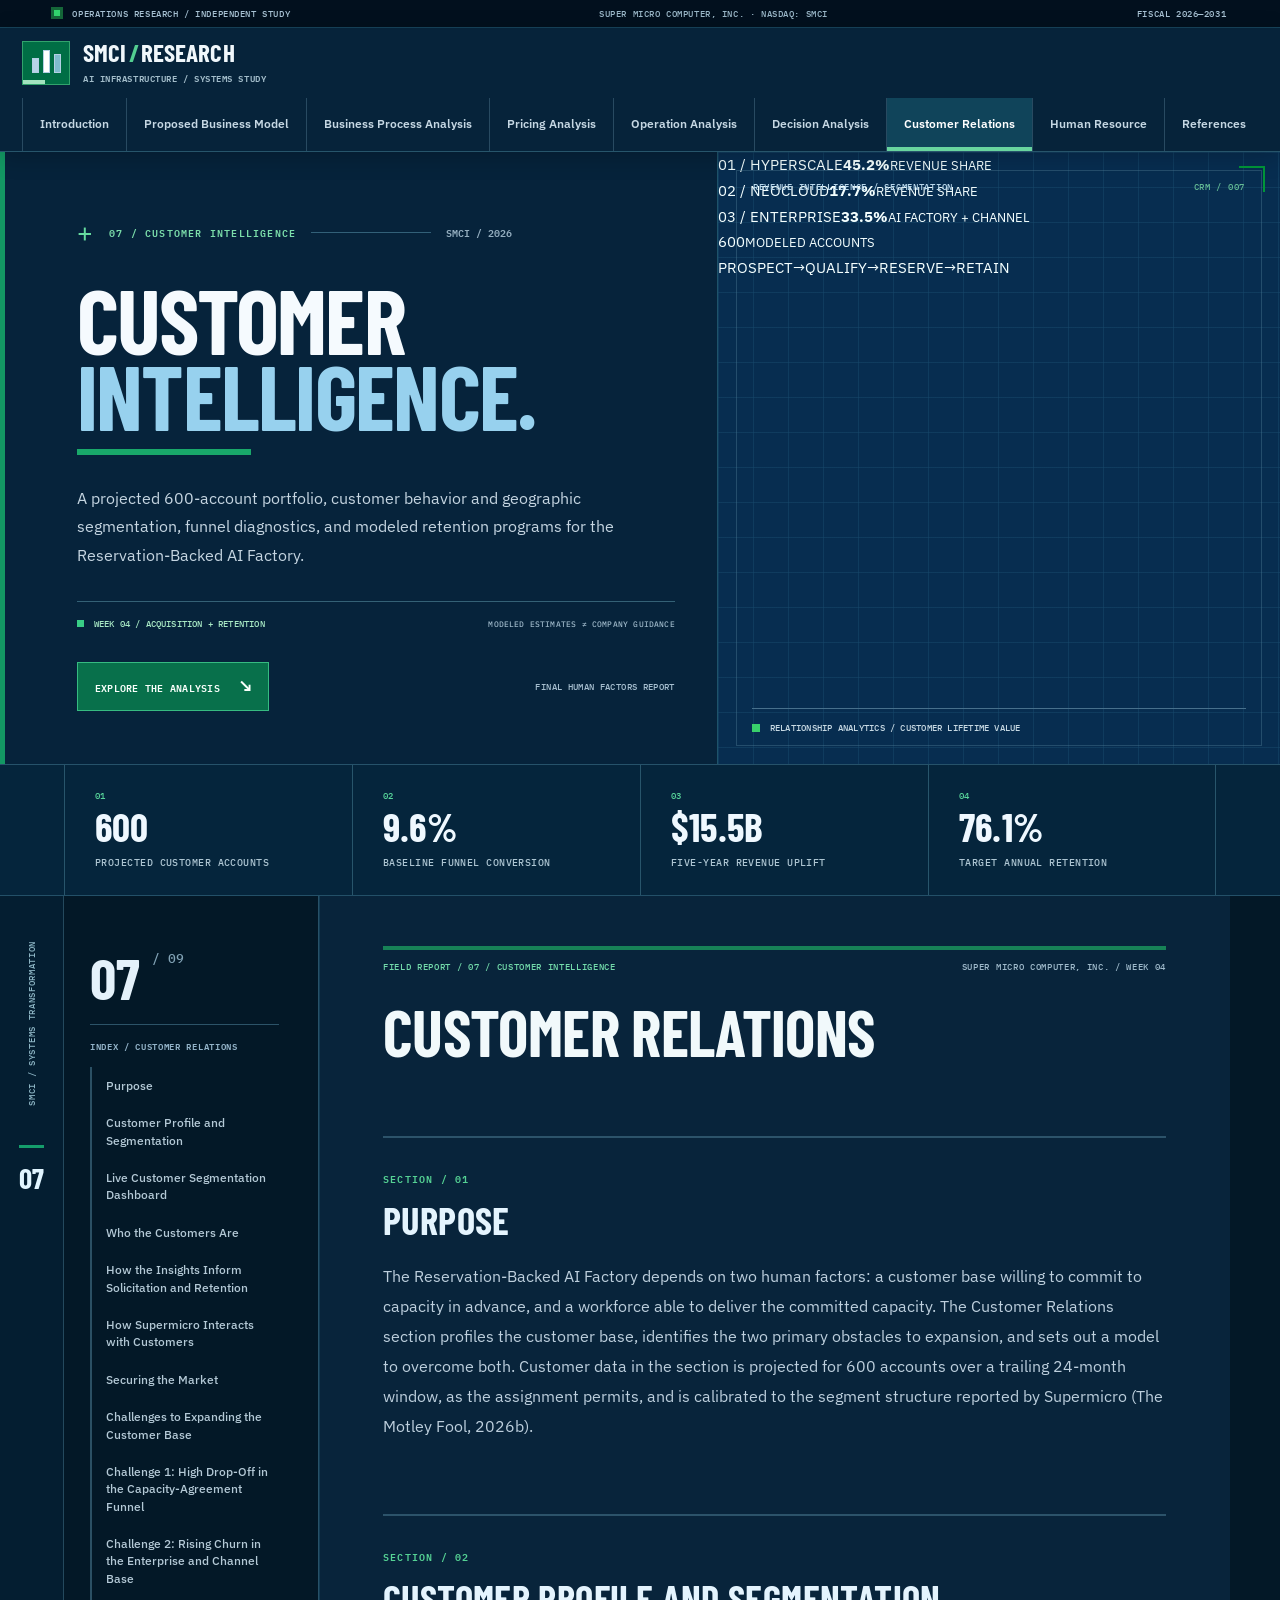
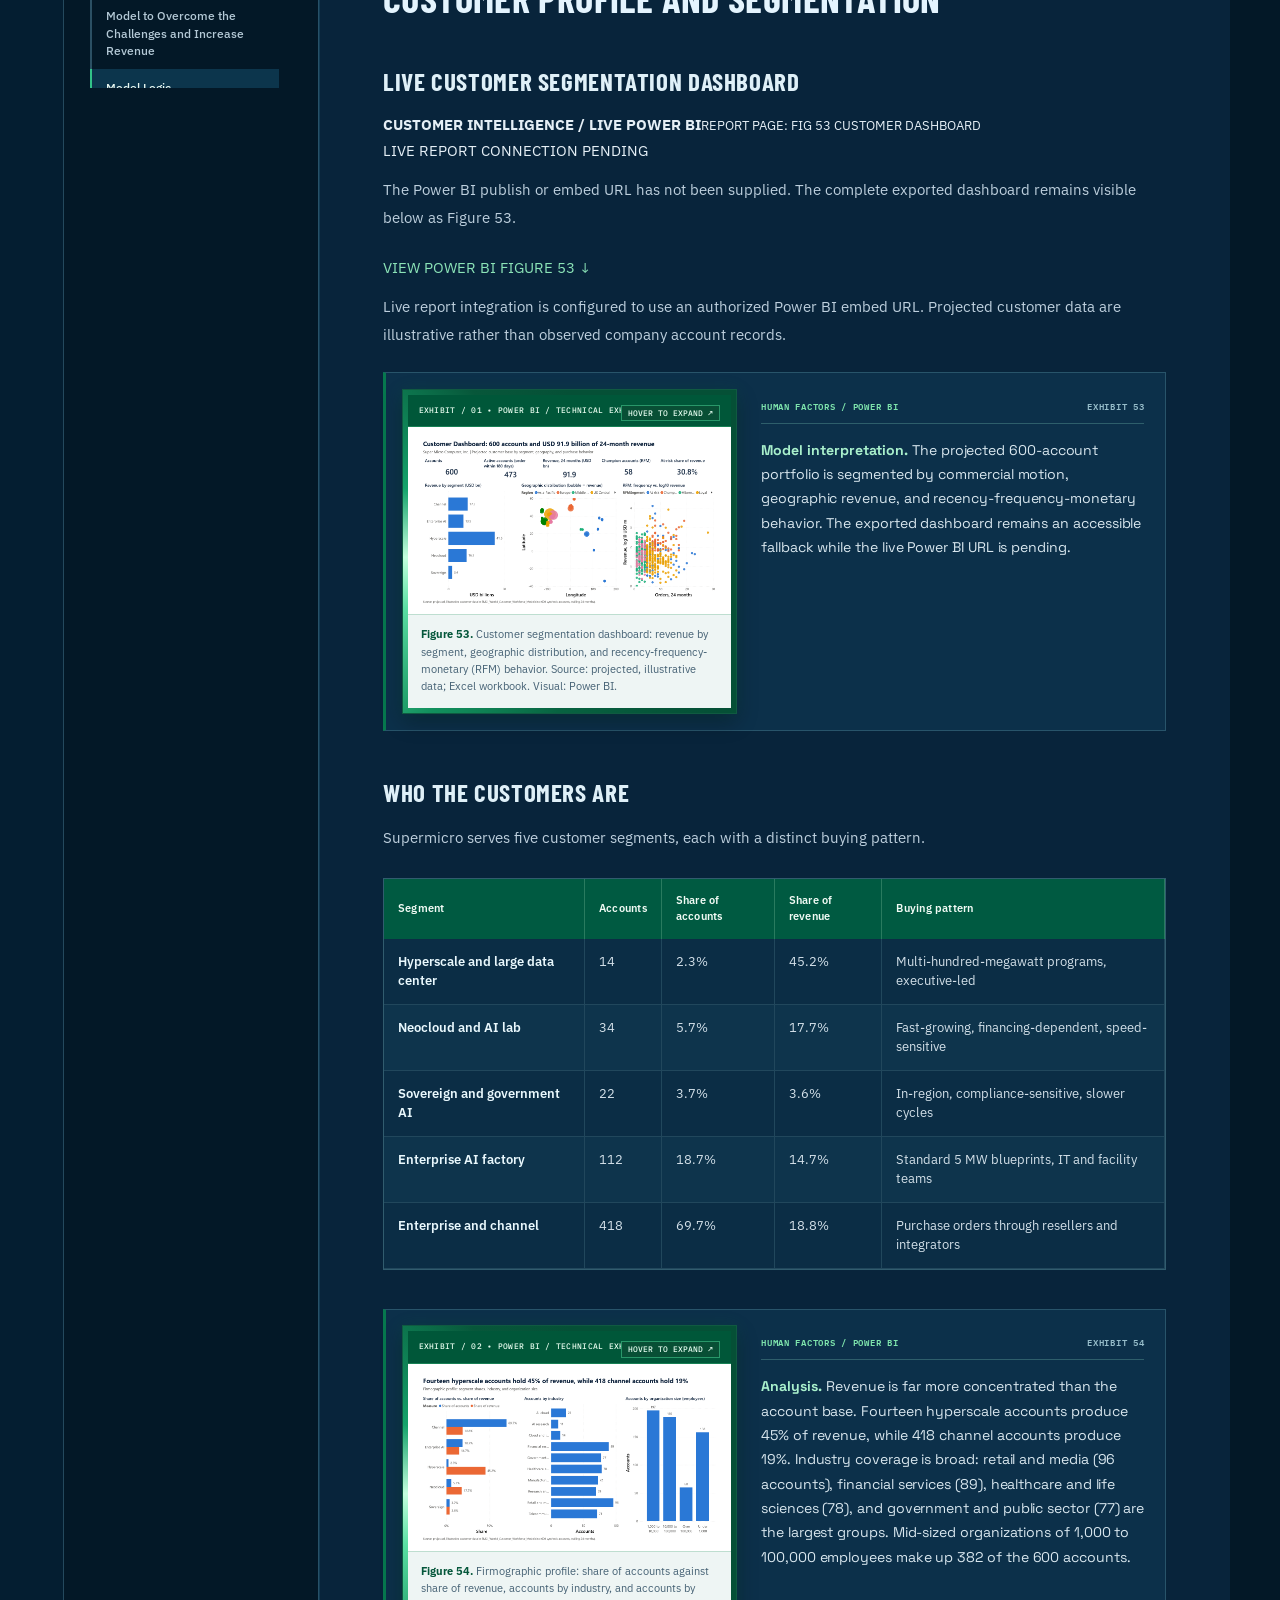
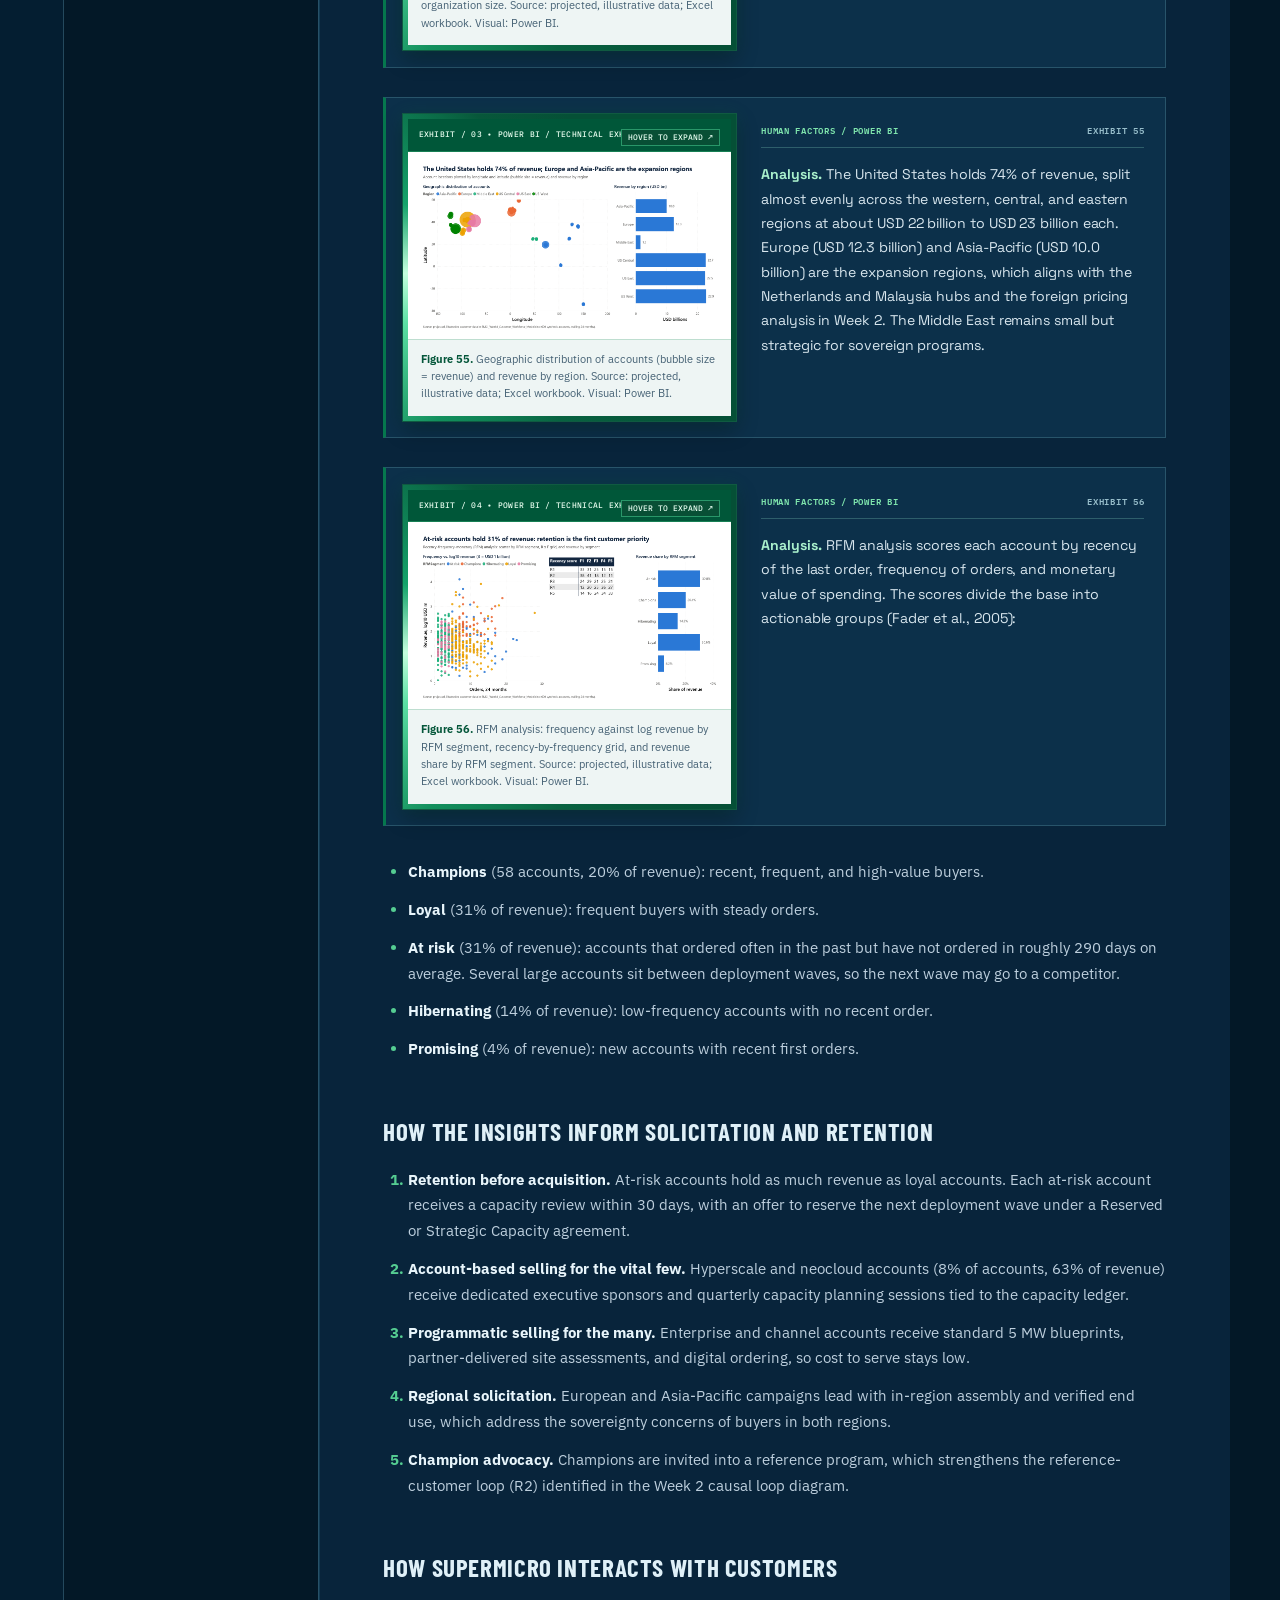
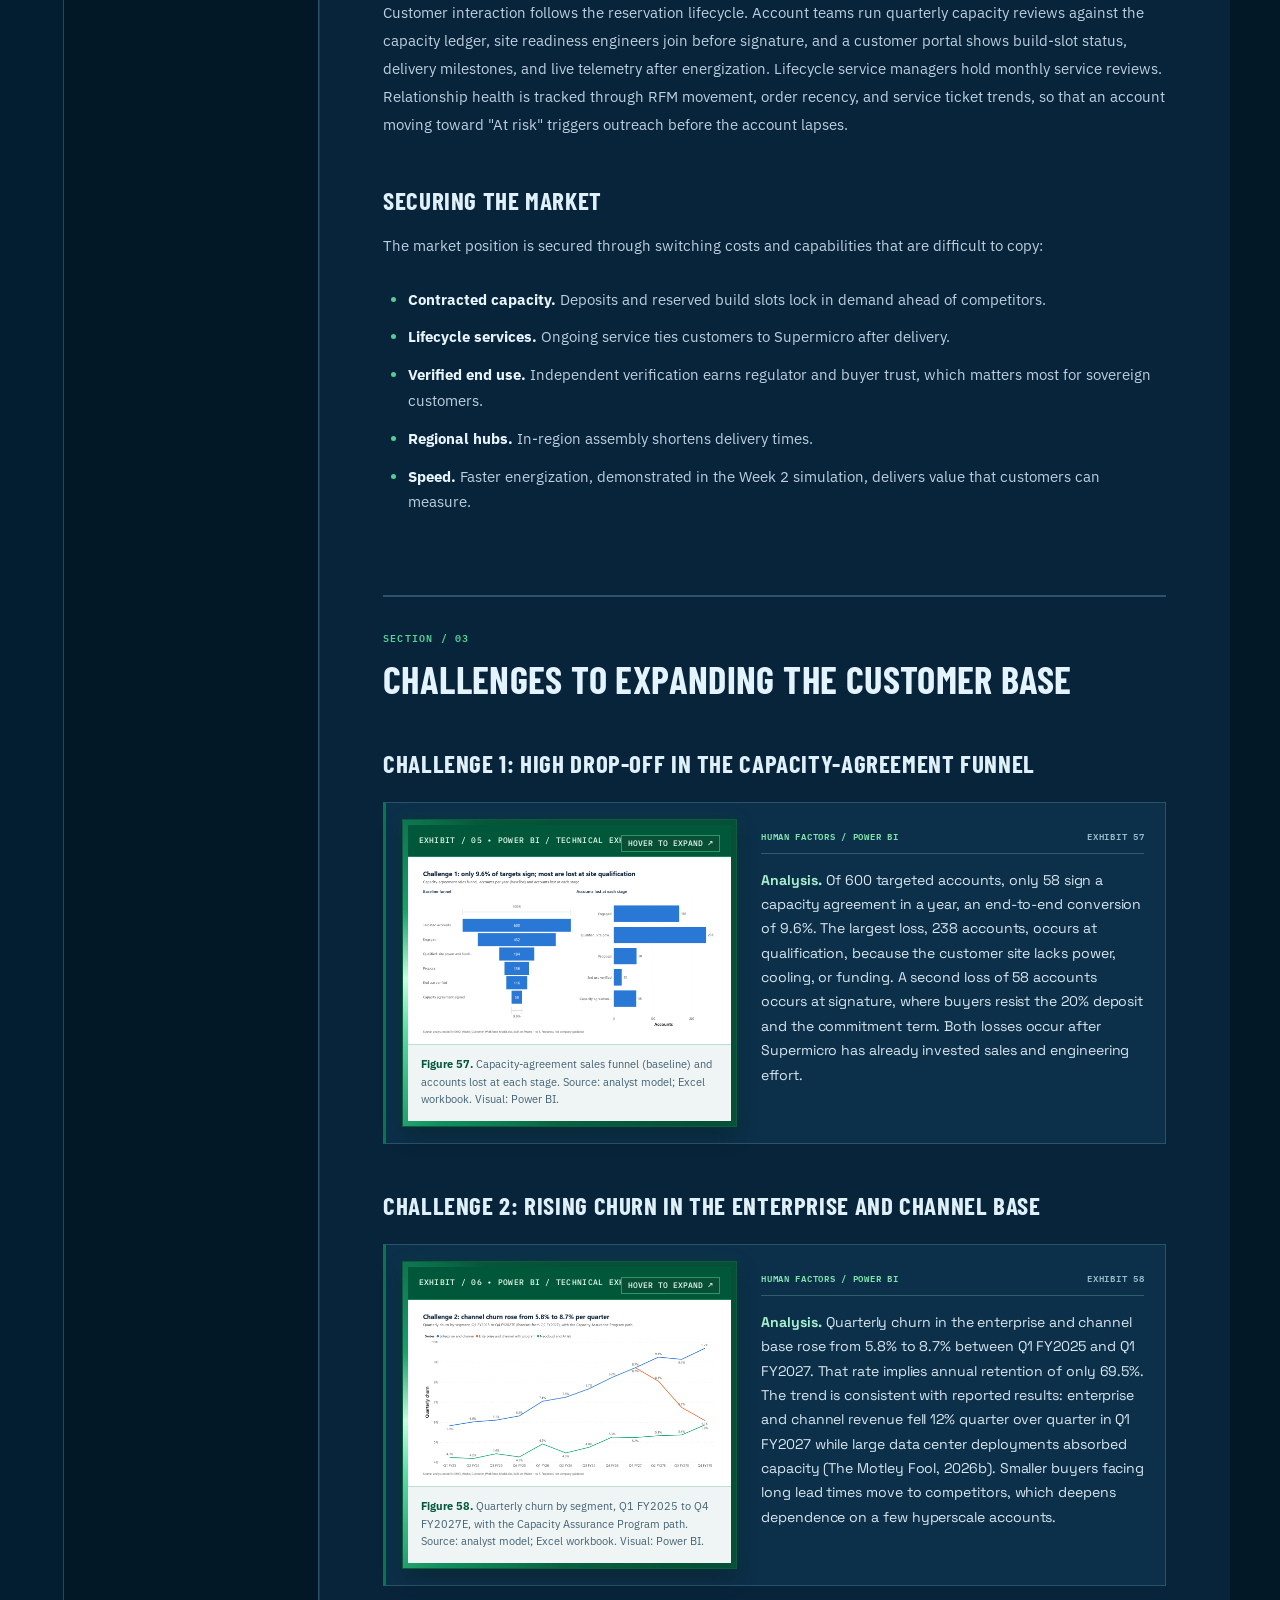
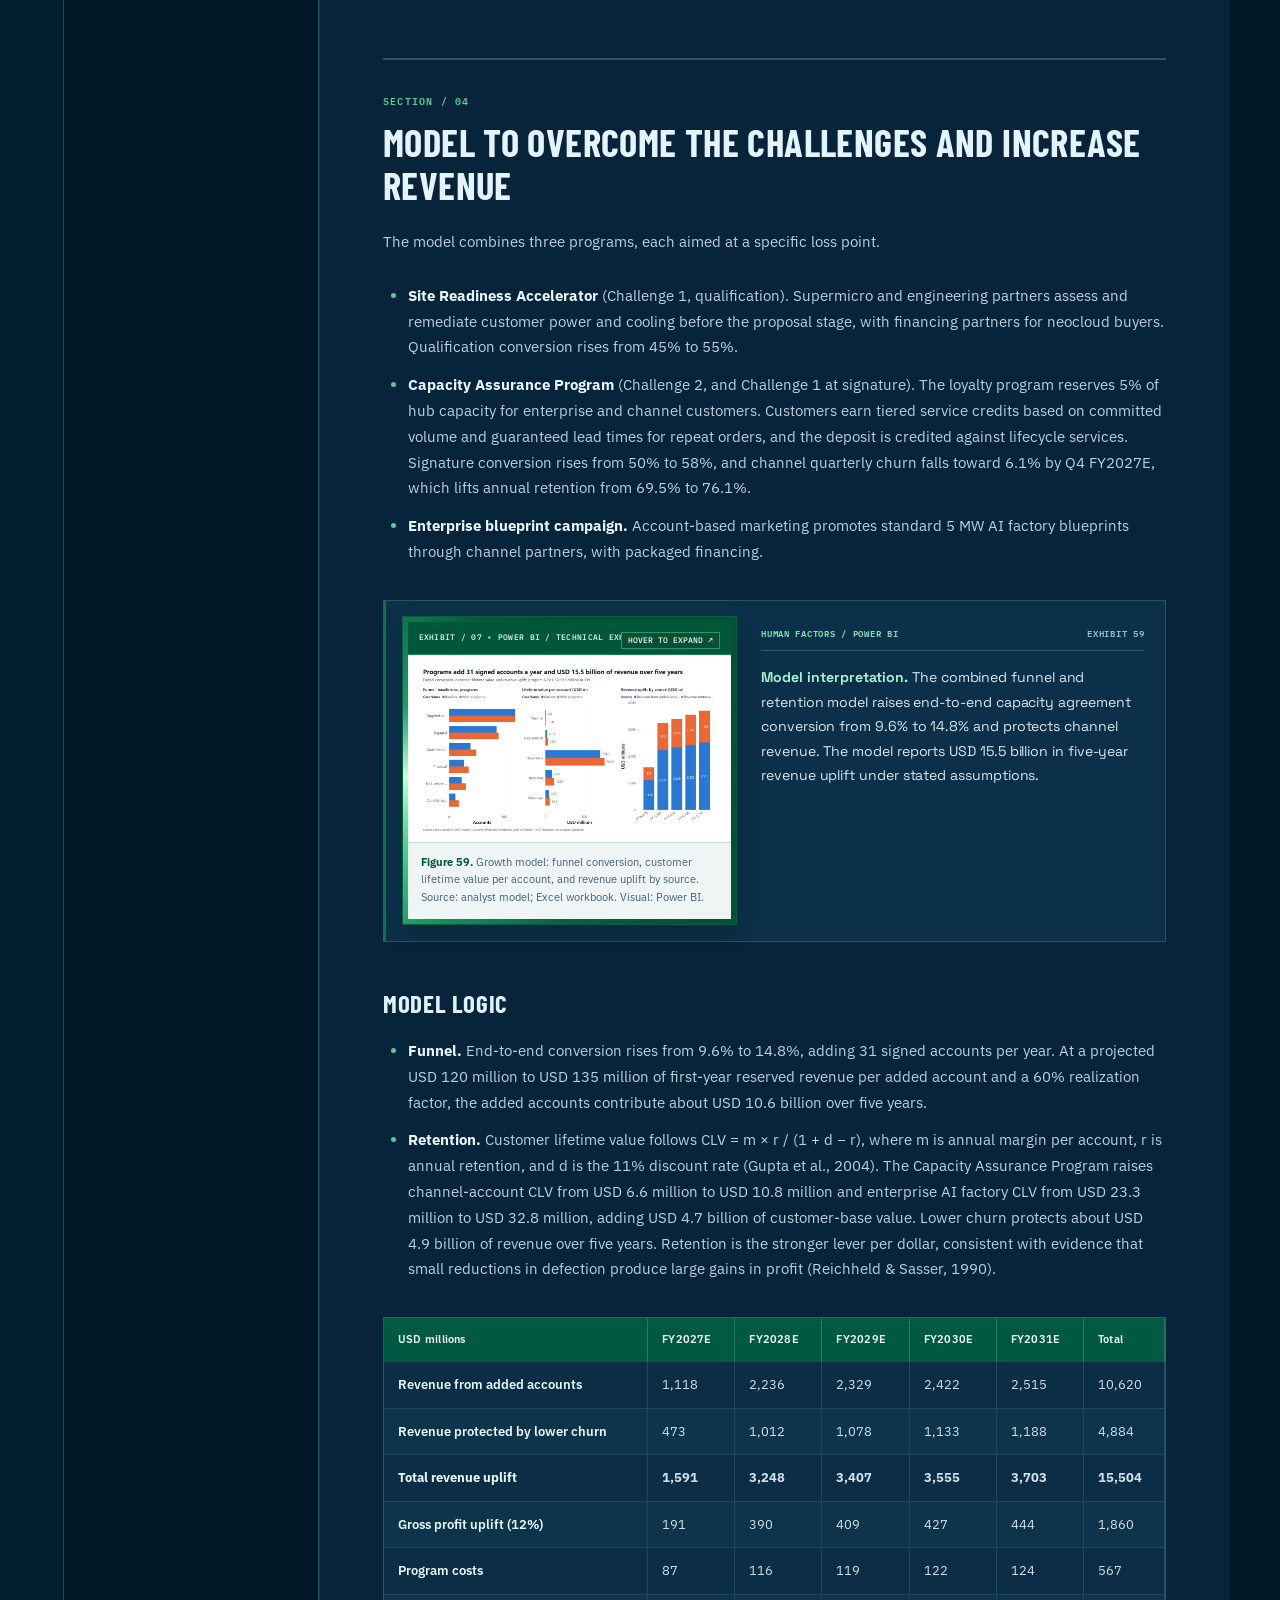
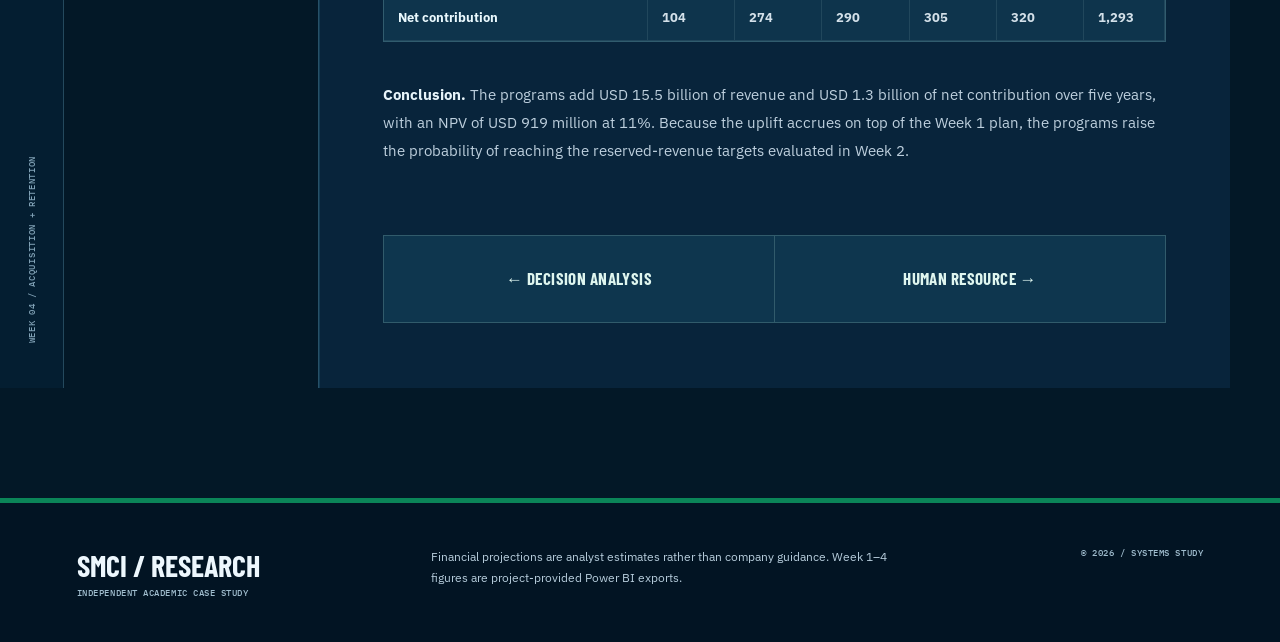
==== customer-relations.html @ 6602dd67 "Add final Week 4 Customer Relations chapter with 7 Power BI exhibits" ====
<!doctype html><html lang="en"><head><meta charset="utf-8"><meta name="viewport" content="width=device-width,initial-scale=1"><meta name="description" content="Week 4 SMCI human factors research: CUSTOMER PROFILE / COMMERCIAL ENGAGEMENT"><title>Customer Relations | SMCI Process Transformation</title><link rel="stylesheet" href="style.css"></head><body class="chapter-customer">
<div class="meta-top"><span><span class="status-square"></span> OPERATIONS RESEARCH / INDEPENDENT STUDY</span><span>SUPER MICRO COMPUTER, INC. · NASDAQ: SMCI</span><span>FISCAL 2026—2031</span></div><header class="site-header"><div class="head-inner"><a class="brand" href="introduction.html" aria-label="SMCI research study home"><span class="brand-emblem"><span></span><span></span><span></span></span><span class="brand-type"><b>SMCI<span class="brand-slash">/</span>RESEARCH</b><small>AI INFRASTRUCTURE / SYSTEMS STUDY</small></span></a><nav aria-label="Primary navigation" class="nav"><a class="" href="introduction.html" >Introduction</a><a class="" href="proposed-business-model.html" >Proposed Business Model</a><a class="" href="business-process-analysis.html" >Business Process Analysis</a><a class="" href="pricing-analysis.html" >Pricing Analysis</a><a class="" href="operation-analysis.html" >Operation Analysis</a><a class="" href="decision-analysis.html" >Decision Analysis</a><a class="active" href="customer-relations.html" aria-current="page">Customer Relations</a><a class="" href="human-resource.html" >Human Resource</a><a class="" href="references.html" >References</a></nav><div class="header-meta">DOCUMENT<br><strong>07 / 09</strong></div></div></header>
<section class="hero"><div class="hero-layout"><div class="hero-copy"><div class="hero-index"><span class="crosshair">+</span>07 / CUSTOMER INTELLIGENCE<span class="hero-index-rule"></span><span>SMCI / 2026</span></div><h1>Customer<br><span>intelligence.</span></h1><p>A projected 600-account portfolio, customer behavior and geographic segmentation, funnel diagnostics, and modeled retention programs for the Reservation-Backed AI Factory.</p><div class="hero-status"><i></i>WEEK 04 / ACQUISITION + RETENTION<span class="hero-status-end">MODELED ESTIMATES ≠ COMPANY GUIDANCE</span></div><div class="hero-cta"><a href="#content" class="read-link">EXPLORE THE ANALYSIS <span aria-hidden="true">↘</span></a><span>FINAL HUMAN FACTORS REPORT</span></div></div><div class="hero-art" aria-label="Decorative technical diagram"><div class="art-plate art-week4 art-customer"><div class="art-hud"><span>REVENUE INTELLIGENCE / SEGMENTATION</span><span>CRM / 007</span></div><div class="w4-customer-grid"><div class="w4-audience"><div><span>01 / HYPERSCALE</span><strong>45.2%</strong><small>REVENUE SHARE</small></div><div><span>02 / NEOCLOUD</span><strong>17.7%</strong><small>REVENUE SHARE</small></div><div><span>03 / ENTERPRISE</span><strong>33.5%</strong><small>AI FACTORY + CHANNEL</small></div></div><div class="w4-ring"><div class="w4-ring-core"><span>600</span><small>MODELED ACCOUNTS</small></div></div></div><div class="w4-channel"><span>PROSPECT</span><i>→</i><span>QUALIFY</span><i>→</i><span>RESERVE</span><i>→</i><span>RETAIN</span></div><div class="art-bottom"><span class="art-alert good"></span> RELATIONSHIP ANALYTICS / CUSTOMER LIFETIME VALUE</div></div></div></div><div class="metric-rail"><div class="metric"><span class="metric-num">01</span><strong>600</strong><small>PROJECTED CUSTOMER ACCOUNTS</small></div><div class="metric"><span class="metric-num">02</span><strong>9.6%</strong><small>BASELINE FUNNEL CONVERSION</small></div><div class="metric"><span class="metric-num">03</span><strong>$15.5B</strong><small>FIVE-YEAR REVENUE UPLIFT</small></div><div class="metric"><span class="metric-num">04</span><strong>76.1%</strong><small>TARGET ANNUAL RETENTION</small></div></div></section><div class="layout"><div class="chapter-rail"><span>SMCI / SYSTEMS TRANSFORMATION</span><b>07</b><span>WEEK 04 / ACQUISITION + RETENTION</span></div><aside class="sidebar"><div class="sidebar-index">07 <span>/ 09</span></div><div class="label">INDEX / CUSTOMER RELATIONS</div><a class="" href="#purpose">Purpose</a><a class="" href="#customer-profile-and-segmentation">Customer Profile and Segmentation</a><a class="toc-sub" href="#live-customer-segmentation-dashboard">Live Customer Segmentation Dashboard</a><a class="toc-sub" href="#who-the-customers-are">Who the Customers Are</a><a class="toc-sub" href="#how-the-insights-inform-solicitation-and-retention">How the Insights Inform Solicitation and Retention</a><a class="toc-sub" href="#how-supermicro-interacts-with-customers">How Supermicro Interacts with Customers</a><a class="toc-sub" href="#securing-the-market">Securing the Market</a><a class="" href="#challenges-to-expanding-the-customer-base">Challenges to Expanding the Customer Base</a><a class="toc-sub" href="#challenge-1-high-dropoff-in-the-capacityagreement-funnel">Challenge 1: High Drop-Off in the Capacity-Agreement Funnel</a><a class="toc-sub" href="#challenge-2-rising-churn-in-the-enterprise-and-channel-base">Challenge 2: Rising Churn in the Enterprise and Channel Base</a><a class="" href="#model-to-overcome-the-challenges-and-increase-revenue">Model to Overcome the Challenges and Increase Revenue</a><a class="toc-sub" href="#model-logic">Model Logic</a></aside><main class="page" id="content"><div class="document-head"><span>FIELD REPORT / 07 / CUSTOMER INTELLIGENCE</span><span>SUPER MICRO COMPUTER, INC. / WEEK 04</span></div><h1>Customer Relations</h1><h2 id="purpose">Purpose</h2>
<p>The Reservation-Backed AI Factory depends on two human factors: a customer base willing to commit to capacity in advance, and a workforce able to deliver the committed capacity. The Customer Relations section profiles the customer base, identifies the two primary obstacles to expansion, and sets out a model to overcome both. Customer data in the section is projected for 600 accounts over a trailing 24-month window, as the assignment permits, and is calibrated to the segment structure reported by Supermicro (The Motley Fool, 2026b).</p>
<h2 id="customer-profile-and-segmentation">Customer Profile and Segmentation</h2>
<h3 id="live-customer-segmentation-dashboard">Live Customer Segmentation Dashboard</h3>
<section class="powerbi-module" aria-labelledby="powerbi-live-heading" id="powerbi-live"><div class="powerbi-head"><span class="powerbi-led"></span><strong id="powerbi-live-heading">CUSTOMER INTELLIGENCE / LIVE POWER BI</strong><small>REPORT PAGE: FIG 53 CUSTOMER DASHBOARD</small></div><div class="powerbi-mount" id="powerbi-live-frame" data-report-page="Fig 53 Customer Dashboard"><div class="powerbi-unavailable"><span>LIVE REPORT CONNECTION PENDING</span><p>The Power BI publish or embed URL has not been supplied. The complete exported dashboard remains visible below as Figure 53.</p><a href="#fig53">VIEW POWER BI FIGURE 53 ↓</a></div></div><p class="powerbi-caption">Live report integration is configured to use an authorized Power BI embed URL. Projected customer data are illustrative rather than observed company account records.</p></section>
<section class="exhibit-pair" aria-label="Figure 53 and explanatory analysis"><div class="exhibit-media"><figure class="figure" data-figure="53" id="fig53"><img loading="eager" fetchpriority="high" decoding="async" src="Fig53_Customer_Segmentation_Dashboard.png" alt="Figure 53 — Customer Segmentation Dashboard" width="1200" height="720"><figcaption><strong>Figure 53.</strong> Customer segmentation dashboard: revenue by segment, geographic distribution, and recency-frequency-monetary (RFM) behavior. Source: projected, illustrative data; Excel workbook. Visual: Power BI.</figcaption></figure></div><div class="exhibit-text"><div class="reading-tag"><span>HUMAN FACTORS / POWER BI</span><span>EXHIBIT 53</span></div><p><strong>Model interpretation.</strong> The projected 600-account portfolio is segmented by commercial motion, geographic revenue, and recency-frequency-monetary behavior. The exported dashboard remains an accessible fallback while the live Power BI URL is pending.</p></div></section>
<h3 id="who-the-customers-are">Who the Customers Are</h3>
<p>Supermicro serves five customer segments, each with a distinct buying pattern.</p>
<div class="table-wrap"><table><thead><tr><th scope="col">Segment</th><th scope="col">Accounts</th><th scope="col">Share of accounts</th><th scope="col">Share of revenue</th><th scope="col">Buying pattern</th></tr></thead><tbody><tr><td>Hyperscale and large data center</td><td>14</td><td>2.3%</td><td>45.2%</td><td>Multi-hundred-megawatt programs, executive-led</td></tr><tr><td>Neocloud and AI lab</td><td>34</td><td>5.7%</td><td>17.7%</td><td>Fast-growing, financing-dependent, speed-sensitive</td></tr><tr><td>Sovereign and government AI</td><td>22</td><td>3.7%</td><td>3.6%</td><td>In-region, compliance-sensitive, slower cycles</td></tr><tr><td>Enterprise AI factory</td><td>112</td><td>18.7%</td><td>14.7%</td><td>Standard 5 MW blueprints, IT and facility teams</td></tr><tr><td>Enterprise and channel</td><td>418</td><td>69.7%</td><td>18.8%</td><td>Purchase orders through resellers and integrators</td></tr></tbody></table></div>
<section class="exhibit-pair" aria-label="Figure 54 and explanatory analysis"><div class="exhibit-media"><figure class="figure" data-figure="54" id="fig54"><img loading="lazy" decoding="async" src="Fig54_Customer_Demographics.png" alt="Figure 54 — Customer Demographics" width="1200" height="720"><figcaption><strong>Figure 54.</strong> Firmographic profile: share of accounts against share of revenue, accounts by industry, and accounts by organization size. Source: projected, illustrative data; Excel workbook. Visual: Power BI.</figcaption></figure></div><div class="exhibit-text"><div class="reading-tag"><span>HUMAN FACTORS / POWER BI</span><span>EXHIBIT 54</span></div><p><strong>Analysis.</strong> Revenue is far more concentrated than the account base. Fourteen hyperscale accounts produce 45% of revenue, while 418 channel accounts produce 19%. Industry coverage is broad: retail and media (96 accounts), financial services (89), healthcare and life sciences (78), and government and public sector (77) are the largest groups. Mid-sized organizations of 1,000 to 100,000 employees make up 382 of the 600 accounts.</p></div></section>
<section class="exhibit-pair" aria-label="Figure 55 and explanatory analysis"><div class="exhibit-media"><figure class="figure" data-figure="55" id="fig55"><img loading="lazy" decoding="async" src="Fig55_Geographic_Distribution.png" alt="Figure 55 — Geographic Distribution" width="1200" height="720"><figcaption><strong>Figure 55.</strong> Geographic distribution of accounts (bubble size = revenue) and revenue by region. Source: projected, illustrative data; Excel workbook. Visual: Power BI.</figcaption></figure></div><div class="exhibit-text"><div class="reading-tag"><span>HUMAN FACTORS / POWER BI</span><span>EXHIBIT 55</span></div><p><strong>Analysis.</strong> The United States holds 74% of revenue, split almost evenly across the western, central, and eastern regions at about USD 22 billion to USD 23 billion each. Europe (USD 12.3 billion) and Asia-Pacific (USD 10.0 billion) are the expansion regions, which aligns with the Netherlands and Malaysia hubs and the foreign pricing analysis in Week 2. The Middle East remains small but strategic for sovereign programs.</p></div></section>
<section class="exhibit-pair" aria-label="Figure 56 and explanatory analysis"><div class="exhibit-media"><figure class="figure" data-figure="56" id="fig56"><img loading="lazy" decoding="async" src="Fig56_RFM_Analysis.png" alt="Figure 56 — RFM Analysis" width="1200" height="720"><figcaption><strong>Figure 56.</strong> RFM analysis: frequency against log revenue by RFM segment, recency-by-frequency grid, and revenue share by RFM segment. Source: projected, illustrative data; Excel workbook. Visual: Power BI.</figcaption></figure></div><div class="exhibit-text"><div class="reading-tag"><span>HUMAN FACTORS / POWER BI</span><span>EXHIBIT 56</span></div><p><strong>Analysis.</strong> RFM analysis scores each account by recency of the last order, frequency of orders, and monetary value of spending. The scores divide the base into actionable groups (Fader et al., 2005):</p></div></section>
<ul><li><strong>Champions</strong> (58 accounts, 20% of revenue): recent, frequent, and high-value buyers.</li><li><strong>Loyal</strong> (31% of revenue): frequent buyers with steady orders.</li><li><strong>At risk</strong> (31% of revenue): accounts that ordered often in the past but have not ordered in roughly 290 days on average. Several large accounts sit between deployment waves, so the next wave may go to a competitor.</li><li><strong>Hibernating</strong> (14% of revenue): low-frequency accounts with no recent order.</li><li><strong>Promising</strong> (4% of revenue): new accounts with recent first orders.</li></ul>
<h3 id="how-the-insights-inform-solicitation-and-retention">How the Insights Inform Solicitation and Retention</h3>
<ol><li><strong>Retention before acquisition.</strong> At-risk accounts hold as much revenue as loyal accounts. Each at-risk account receives a capacity review within 30 days, with an offer to reserve the next deployment wave under a Reserved or Strategic Capacity agreement.</li><li><strong>Account-based selling for the vital few.</strong> Hyperscale and neocloud accounts (8% of accounts, 63% of revenue) receive dedicated executive sponsors and quarterly capacity planning sessions tied to the capacity ledger.</li><li><strong>Programmatic selling for the many.</strong> Enterprise and channel accounts receive standard 5 MW blueprints, partner-delivered site assessments, and digital ordering, so cost to serve stays low.</li><li><strong>Regional solicitation.</strong> European and Asia-Pacific campaigns lead with in-region assembly and verified end use, which address the sovereignty concerns of buyers in both regions.</li><li><strong>Champion advocacy.</strong> Champions are invited into a reference program, which strengthens the reference-customer loop (R2) identified in the Week 2 causal loop diagram.</li></ol>
<h3 id="how-supermicro-interacts-with-customers">How Supermicro Interacts with Customers</h3>
<p>Customer interaction follows the reservation lifecycle. Account teams run quarterly capacity reviews against the capacity ledger, site readiness engineers join before signature, and a customer portal shows build-slot status, delivery milestones, and live telemetry after energization. Lifecycle service managers hold monthly service reviews. Relationship health is tracked through RFM movement, order recency, and service ticket trends, so that an account moving toward &quot;At risk&quot; triggers outreach before the account lapses.</p>
<h3 id="securing-the-market">Securing the Market</h3>
<p>The market position is secured through switching costs and capabilities that are difficult to copy:</p>
<ul><li><strong>Contracted capacity.</strong> Deposits and reserved build slots lock in demand ahead of competitors.</li><li><strong>Lifecycle services.</strong> Ongoing service ties customers to Supermicro after delivery.</li><li><strong>Verified end use.</strong> Independent verification earns regulator and buyer trust, which matters most for sovereign customers.</li><li><strong>Regional hubs.</strong> In-region assembly shortens delivery times.</li><li><strong>Speed.</strong> Faster energization, demonstrated in the Week 2 simulation, delivers value that customers can measure.</li></ul>
<h2 id="challenges-to-expanding-the-customer-base">Challenges to Expanding the Customer Base</h2>
<h3 id="challenge-1-high-dropoff-in-the-capacityagreement-funnel">Challenge 1: High Drop-Off in the Capacity-Agreement Funnel</h3>
<section class="exhibit-pair" aria-label="Figure 57 and explanatory analysis"><div class="exhibit-media"><figure class="figure" data-figure="57" id="fig57"><img loading="lazy" decoding="async" src="Fig57_Challenge1_Sales_Funnel.png" alt="Figure 57 — Challenge1 Sales Funnel" width="1200" height="720"><figcaption><strong>Figure 57.</strong> Capacity-agreement sales funnel (baseline) and accounts lost at each stage. Source: analyst model; Excel workbook. Visual: Power BI.</figcaption></figure></div><div class="exhibit-text"><div class="reading-tag"><span>HUMAN FACTORS / POWER BI</span><span>EXHIBIT 57</span></div><p><strong>Analysis.</strong> Of 600 targeted accounts, only 58 sign a capacity agreement in a year, an end-to-end conversion of 9.6%. The largest loss, 238 accounts, occurs at qualification, because the customer site lacks power, cooling, or funding. A second loss of 58 accounts occurs at signature, where buyers resist the 20% deposit and the commitment term. Both losses occur after Supermicro has already invested sales and engineering effort.</p></div></section>
<h3 id="challenge-2-rising-churn-in-the-enterprise-and-channel-base">Challenge 2: Rising Churn in the Enterprise and Channel Base</h3>
<section class="exhibit-pair" aria-label="Figure 58 and explanatory analysis"><div class="exhibit-media"><figure class="figure" data-figure="58" id="fig58"><img loading="lazy" decoding="async" src="Fig58_Challenge2_Customer_Churn.png" alt="Figure 58 — Challenge2 Customer Churn" width="1200" height="720"><figcaption><strong>Figure 58.</strong> Quarterly churn by segment, Q1 FY2025 to Q4 FY2027E, with the Capacity Assurance Program path. Source: analyst model; Excel workbook. Visual: Power BI.</figcaption></figure></div><div class="exhibit-text"><div class="reading-tag"><span>HUMAN FACTORS / POWER BI</span><span>EXHIBIT 58</span></div><p><strong>Analysis.</strong> Quarterly churn in the enterprise and channel base rose from 5.8% to 8.7% between Q1 FY2025 and Q1 FY2027. That rate implies annual retention of only 69.5%. The trend is consistent with reported results: enterprise and channel revenue fell 12% quarter over quarter in Q1 FY2027 while large data center deployments absorbed capacity (The Motley Fool, 2026b). Smaller buyers facing long lead times move to competitors, which deepens dependence on a few hyperscale accounts.</p></div></section>
<h2 id="model-to-overcome-the-challenges-and-increase-revenue">Model to Overcome the Challenges and Increase Revenue</h2>
<p>The model combines three programs, each aimed at a specific loss point.</p>
<ul><li><strong>Site Readiness Accelerator</strong> (Challenge 1, qualification). Supermicro and engineering partners assess and remediate customer power and cooling before the proposal stage, with financing partners for neocloud buyers. Qualification conversion rises from 45% to 55%.</li><li><strong>Capacity Assurance Program</strong> (Challenge 2, and Challenge 1 at signature). The loyalty program reserves 5% of hub capacity for enterprise and channel customers. Customers earn tiered service credits based on committed volume and guaranteed lead times for repeat orders, and the deposit is credited against lifecycle services. Signature conversion rises from 50% to 58%, and channel quarterly churn falls toward 6.1% by Q4 FY2027E, which lifts annual retention from 69.5% to 76.1%.</li><li><strong>Enterprise blueprint campaign.</strong> Account-based marketing promotes standard 5 MW AI factory blueprints through channel partners, with packaged financing.</li></ul>
<section class="exhibit-pair" aria-label="Figure 59 and explanatory analysis"><div class="exhibit-media"><figure class="figure" data-figure="59" id="fig59"><img loading="lazy" decoding="async" src="Fig59_Growth_Model.png" alt="Figure 59 — Growth Model" width="1200" height="720"><figcaption><strong>Figure 59.</strong> Growth model: funnel conversion, customer lifetime value per account, and revenue uplift by source. Source: analyst model; Excel workbook. Visual: Power BI.</figcaption></figure></div><div class="exhibit-text"><div class="reading-tag"><span>HUMAN FACTORS / POWER BI</span><span>EXHIBIT 59</span></div><p><strong>Model interpretation.</strong> The combined funnel and retention model raises end-to-end capacity agreement conversion from 9.6% to 14.8% and protects channel revenue. The model reports USD 15.5 billion in five-year revenue uplift under stated assumptions.</p></div></section>
<h3 id="model-logic">Model Logic</h3>
<ul><li><strong>Funnel.</strong> End-to-end conversion rises from 9.6% to 14.8%, adding 31 signed accounts per year. At a projected USD 120 million to USD 135 million of first-year reserved revenue per added account and a 60% realization factor, the added accounts contribute about USD 10.6 billion over five years.</li><li><strong>Retention.</strong> Customer lifetime value follows CLV = m × r / (1 + d − r), where m is annual margin per account, r is annual retention, and d is the 11% discount rate (Gupta et al., 2004). The Capacity Assurance Program raises channel-account CLV from USD 6.6 million to USD 10.8 million and enterprise AI factory CLV from USD 23.3 million to USD 32.8 million, adding USD 4.7 billion of customer-base value. Lower churn protects about USD 4.9 billion of revenue over five years. Retention is the stronger lever per dollar, consistent with evidence that small reductions in defection produce large gains in profit (Reichheld &amp; Sasser, 1990).</li></ul>
<div class="table-wrap"><table><thead><tr><th scope="col">USD millions</th><th scope="col">FY2027E</th><th scope="col">FY2028E</th><th scope="col">FY2029E</th><th scope="col">FY2030E</th><th scope="col">FY2031E</th><th scope="col">Total</th></tr></thead><tbody><tr><td>Revenue from added accounts</td><td>1,118</td><td>2,236</td><td>2,329</td><td>2,422</td><td>2,515</td><td>10,620</td></tr><tr><td>Revenue protected by lower churn</td><td>473</td><td>1,012</td><td>1,078</td><td>1,133</td><td>1,188</td><td>4,884</td></tr><tr><td><strong>Total revenue uplift</strong></td><td><strong>1,591</strong></td><td><strong>3,248</strong></td><td><strong>3,407</strong></td><td><strong>3,555</strong></td><td><strong>3,703</strong></td><td><strong>15,504</strong></td></tr><tr><td>Gross profit uplift (12%)</td><td>191</td><td>390</td><td>409</td><td>427</td><td>444</td><td>1,860</td></tr><tr><td>Program costs</td><td>87</td><td>116</td><td>119</td><td>122</td><td>124</td><td>567</td></tr><tr><td><strong>Net contribution</strong></td><td><strong>104</strong></td><td><strong>274</strong></td><td><strong>290</strong></td><td><strong>305</strong></td><td><strong>320</strong></td><td><strong>1,293</strong></td></tr></tbody></table></div>
<p><strong>Conclusion.</strong> The programs add USD 15.5 billion of revenue and USD 1.3 billion of net contribution over five years, with an NPV of USD 919 million at 11%. Because the uplift accrues on top of the Week 1 plan, the programs raise the probability of reaching the reserved-revenue targets evaluated in Week 2.</p>
<div class="endnav"><a href="decision-analysis.html">← Decision Analysis</a><a href="human-resource.html">Human Resource →</a></div></main></div><footer><div class="footer-in"><div><b>SMCI / RESEARCH</b><span>INDEPENDENT ACADEMIC CASE STUDY</span></div><p>Financial projections are analyst estimates rather than company guidance. Week 1–4 figures are project-provided Power BI exports.</p><div class="footer-code">© 2026 / SYSTEMS STUDY</div></div></footer><div id="lightbox" role="dialog" aria-label="Enlarged research figure"><button aria-label="Close">×</button><img alt="Enlarged figure"></div><script src="powerbi-embed-config.js"></script><script src="powerbi-embed.js"></script><script src="script.js"></script></body></html>
---- style.css ----
@import url('https://fonts.googleapis.com/css2?family=Space+Grotesk:wght@400;500;600;700&display=swap');
@import url('https://fonts.googleapis.com/css2?family=Barlow+Condensed:wght@400;500;600;700;800&family=IBM+Plex+Mono:wght@400;500;600&family=IBM+Plex+Sans:wght@400;450;500;600;700&display=swap');

/* SMCI independent research | engineered editorial design */
:root{--blue:#003a70;--blue-dark:#092e51;--blue-ink:#102c46;--green:#009639;--red:#d22630;--paper:#f4f6f7;--white:#fff;--line:#cbd5dc;--muted:#5c6e7b;--mono:'IBM Plex Mono',Consolas,monospace;--display:'Barlow Condensed','Arial Narrow',sans-serif;--body:'IBM Plex Sans',Arial,sans-serif}
*{box-sizing:border-box}
html{scroll-behavior:smooth;scroll-padding-top:125px}
body{margin:0;color:var(--blue-ink);background:var(--paper);font-family:var(--body);font-size:15px;line-height:1.72;overflow-x:hidden}
a{color:var(--blue);text-decoration:none}
a:hover{text-decoration:underline}
button{font:inherit}
::selection{background:#c2eccb;color:#082a46}
:focus-visible{outline:3px solid var(--green);outline-offset:4px}
.meta-top{height:28px;background:var(--blue-dark);color:#dce8f1;font:500 9px/28px var(--mono);letter-spacing:.065em;display:flex;align-items:center;justify-content:space-between;padding:0 clamp(20px,4.2vw,80px);gap:15px}
.meta-top>span:nth-child(2){color:#a1bace}
.status-square{width:6px;height:6px;display:inline-block;background:#32d56e;margin-right:7px;vertical-align:1px;box-shadow:0 0 0 3px #156739}
.site-header{position:sticky;top:0;z-index:80;background:#fff;border-bottom:1px solid #d4e0e7;box-shadow:0 2px 0 rgba(0,58,112,.03)}
.head-inner{max-width:1600px;margin:0 auto;min-height:79px;padding:0 clamp(20px,4.2vw,80px);display:flex;align-items:center;gap:25px}
.brand{display:flex;align-items:center;gap:13px;white-space:nowrap;color:var(--blue-dark)}
.brand:hover{text-decoration:none}
.brand-emblem{width:48px;height:44px;background:var(--blue);display:flex;align-items:end;justify-content:center;gap:4px;padding:9px 8px 11px;position:relative}
.brand-emblem::before{content:'';position:absolute;left:0;bottom:0;width:22px;height:4px;background:var(--green)}
.brand-emblem span{width:7px;border:1px solid #b3d0e4;background:#b7d4e8;height:15px}
.brand-emblem span:nth-child(2){height:23px;background:#fff}
.brand-emblem span:nth-child(3){height:19px;background:#7fbcce}
.brand-type{display:flex;flex-direction:column;justify-content:center}
.brand-type b{font-family:var(--display);font-size:27px;line-height:1;letter-spacing:.005em}
.brand-slash{color:var(--green);padding:0 2px}
.brand-type small{font:600 8.5px var(--mono);color:#607788;letter-spacing:.065em;margin-top:5px}
.nav{display:flex;gap:0;align-items:stretch;margin-left:auto;height:79px}
.nav a{display:flex;align-items:center;border-left:1px solid #e5e9ed;padding:0 clamp(11px,1.7vw,30px);font-family:var(--body);font-size:13px;font-weight:600;color:#314c62;white-space:nowrap;position:relative}
.nav a:last-child{border-right:1px solid #e5e9ed}
.nav a:hover{text-decoration:none;background:#f3f6f8}
.nav a.active{color:var(--blue);background:#f7fafb}
.nav a.active::after{position:absolute;bottom:0;left:0;right:0;height:4px;content:'';background:var(--green)}
.header-meta{text-align:right;color:#718491;font:500 9px/1.4 var(--mono);letter-spacing:.06em;white-space:nowrap}
.header-meta strong{color:var(--blue);font-size:13px}
.hero{background:#fff;border-bottom:1px solid #cdd8de}
.hero-layout{max-width:1600px;margin:auto;display:grid;grid-template-columns:minmax(0,1fr) minmax(440px,44%);min-height:520px}
.hero-copy{padding:67px 42px 53px clamp(22px,6vw,105px);display:flex;flex-direction:column;align-items:flex-start;position:relative;background-color:#fff}
.hero-copy::before{content:'';position:absolute;left:0;top:0;height:100%;width:5px;background:var(--green)}
.hero-index{font:600 10px var(--mono);color:var(--blue);letter-spacing:.12em;display:flex;gap:15px;align-items:center;width:min(100%,590px);white-space:nowrap}
.hero-index .crosshair{color:var(--green);font:400 26px/1 var(--mono)}
.hero-index-rule{flex:1;max-width:120px;height:1px;background:#bcccd5}
.hero-index>span:last-child{color:#8999a5;letter-spacing:0}
.hero h1{font-family:var(--display);font-size:clamp(69px,7.1vw,116px);font-weight:700;line-height:.84;letter-spacing:-.019em;text-transform:uppercase;color:var(--blue-dark);margin:36px 0 29px}
.hero h1 span{color:var(--blue);display:inline-block}
.hero h1 span::after{content:'';display:block;height:6px;width:38%;background:var(--green);margin-top:15px}
.hero-copy>p{font-size:16px;max-width:570px;line-height:1.8;color:#41596a;margin:0 0 31px}
.hero-status{width:100%;max-width:630px;display:flex;align-items:center;gap:10px;border-top:1px solid #ced9df;padding-top:16px;color:var(--blue);font:500 9px var(--mono);letter-spacing:.02em;flex-wrap:wrap}
.hero-status i{width:7px;height:7px;background:var(--green);display:inline-block}
.hero-status-end{margin-left:auto;color:#7e8d97;font-size:8px}
.hero-cta{margin-top:auto;padding-top:33px;display:flex;align-items:center;justify-content:space-between;gap:22px;width:100%;max-width:630px}
.read-link{display:flex;gap:20px;align-items:center;background:var(--blue);padding:14px 17px;color:#fff;font:600 10px var(--mono);letter-spacing:.025em}
.read-link:hover{background:var(--green);color:#fff;text-decoration:none}
.read-link span{font-size:19px;line-height:1}
.hero-cta>span{font:500 9px var(--mono);color:#8a969f;letter-spacing:.04em}
.hero-art{position:relative;overflow:hidden;background:var(--blue-dark);border-left:1px solid #b7c8d4}
.art-plate{position:absolute;inset:0;overflow:hidden;background-color:#072d50;background-image:linear-gradient(#17486b88 1px,transparent 1px),linear-gradient(90deg,#17486b88 1px,transparent 1px);background-size:35px 35px;color:#f4ffff}
.art-plate::before{content:'';position:absolute;inset:18px;border:1px solid #4e79926b;pointer-events:none}
.art-plate::after{content:'';position:absolute;top:14px;right:15px;border-top:2px solid var(--green);border-right:2px solid var(--green);height:24px;width:24px;pointer-events:none}
.art-hud{position:absolute;left:35px;right:35px;top:29px;display:flex;justify-content:space-between;gap:20px;font:500 9px var(--mono);color:#b9d8ec;letter-spacing:.08em}
.art-hud span:last-child{color:#64bb95}
.rack-gallery{position:absolute;left:12%;right:12%;top:18%;bottom:17%;display:flex;align-items:flex-end;justify-content:center;gap:14px;transform:perspective(800px) rotateY(-7deg)}
.rack-unit{width:29%;max-width:140px;height:88%;border:2px solid #6d9eb5;background:#0c3558;box-shadow:12px 10px 0 #031a31,12px 10px 0 2px #2c6482;display:flex;flex-direction:column;padding:10px 8px 4px;gap:5px;position:relative}
.rack-unit:nth-child(1){height:80%;opacity:.83}.rack-unit:nth-child(2){height:99%}.rack-unit:nth-child(3){height:90%;opacity:.91}
.rack-cap{display:flex;justify-content:flex-end;gap:4px;height:11px;border-bottom:1px solid #5a7d9a;padding-bottom:4px}
.rack-cap i{width:5px;height:5px;background:var(--green)}
.rack-cap i:nth-child(3){background:#ffae62}
.rack-slot{flex:1;border:1px solid #4d7a96;background:repeating-linear-gradient(90deg,#274e68 0px,#274e68 2px,#08283f 3px,#08283f 7px);display:flex;align-items:center;gap:4px;padding:0 5px;min-height:9px}
.rack-slot span{height:45%;width:56%;border:1px solid #9bb3c2}
.rack-slot b{width:4px;height:4px;background:#15c568;border-radius:50%}
.rack-slot b:last-child{background:#8aa6ba}
.rack-base{font:500 7px var(--mono);color:#b9d4e6;line-height:10px;letter-spacing:.05em}
.art-pointer{position:absolute;z-index:3;font:500 9px var(--mono);color:#fff;border-top:1px solid #2fab6b;padding-top:8px;white-space:nowrap;letter-spacing:.07em}
.art-pointer span{color:#53d394;margin-right:8px}
.art-pointer.p1{top:22%;left:5%;transform:translateY(-100%)}.art-pointer.p2{right:5%;top:72%}
.art-bottom{position:absolute;bottom:31px;left:34px;right:34px;border-top:1px solid #47708c;padding-top:13px;display:flex;align-items:center;gap:10px;font:500 9px var(--mono);color:#c7d9e3;letter-spacing:.025em}
.art-alert{height:8px;width:8px;background:var(--red);display:inline-block;flex-shrink:0}.art-alert.good{background:#38d06b}
.gate-diagram{position:absolute;left:8%;right:8%;top:28%;display:grid;grid-template-columns:repeat(3,1fr);gap:16px;align-items:stretch}
.gate{border-top:3px solid var(--green);border-bottom:1px solid #417996;border-left:1px solid #417996;border-right:1px solid #417996;background:#0a3458;min-height:175px;padding:20px 12px;position:relative}
.gate:not(:last-child)::after{content:'→';position:absolute;right:-20px;top:49%;color:#58cc89;font-size:21px;z-index:2}
.gate>span{font:500 12px var(--mono);color:#57d080}
.gate strong{display:block;margin-top:14px;font:700 clamp(25px,3vw,38px) var(--display);letter-spacing:.025em}
.gate small{display:block;color:#b8d1e2;font:400 10px/1.65 var(--body);margin-top:10px}
.gate-2{margin-top:35px}.gate-3{margin-top:70px}
.system-trace{position:absolute;left:9%;right:10%;bottom:19%;height:40px;border-left:1px dashed #5e9bba;border-bottom:1px dashed #5e9bba;border-right:1px dashed #5e9bba}
.system-trace span{position:absolute;bottom:-4px;width:7px;height:7px;background:#25c55d}.system-trace span:nth-child(1){left:17%}.system-trace span:nth-child(2){left:50%}.system-trace span:nth-child(3){left:84%}
.source-sheet{position:absolute;inset:21% 18% 17% 16%;background:#f0f4f6;color:#163e60;transform:rotate(-5deg);padding:26px 30px;border-left:6px solid var(--green);box-shadow:13px 13px 0 #041d34,14px 14px 0 1px #5f879b}
.sheet-top{display:flex;justify-content:space-between;gap:8px;font:600 9px var(--mono);border-bottom:2px solid var(--blue);padding-bottom:11px}
.sheet-top b{color:var(--green)}
.sheet-title{font:700 38px var(--display);margin:17px 0 10px}
.source-line{display:flex;gap:12px;align-items:center;padding:7px 0;border-bottom:1px solid #cbdae1}
.source-line span{font:500 9px var(--mono);color:var(--green)}
.source-line i{height:3px;display:block;background:#a7c0d3}
.sheet-stamp{font:700 9px/1.4 var(--mono);color:#7291a4;text-align:right;margin-top:11px;letter-spacing:.06em}
.metric-rail{display:grid;grid-template-columns:repeat(4,minmax(0,1fr));border-top:1px solid #cbd9e1;max-width:1600px;margin:auto;background:#edf1f4;padding:0 clamp(20px,5vw,95px)}
.metric{position:relative;padding:25px 30px 26px;border-left:1px solid #c5d3db;display:flex;flex-direction:column;min-height:126px}
.metric:last-child{border-right:1px solid #c5d3db}
.metric-num{font:500 9px var(--mono);color:var(--green);margin-bottom:7px}
.metric strong{font:700 clamp(30px,3.1vw,47px)/.95 var(--display);color:var(--blue-dark);letter-spacing:.005em}
.metric small{font:500 10px var(--mono);letter-spacing:.045em;margin-top:10px;color:#587184}
.layout{max-width:1600px;margin:0 auto;display:grid;grid-template-columns:64px 232px minmax(0,1fr);padding:0 clamp(15px,3.9vw,74px) 110px 0;column-gap:0;align-items:start}
.chapter-rail{min-height:100%;border-right:1px solid #d8e1e7;background:#edf1f3;display:flex;align-items:center;flex-direction:column;gap:40px;padding:45px 10px;color:#607c92}
.chapter-rail span{font:500 9px var(--mono);white-space:nowrap;writing-mode:vertical-rl;transform:rotate(180deg);letter-spacing:.075em}
.chapter-rail span:last-child{margin-top:auto;color:#9aa8b3}
.chapter-rail b{font:700 29px var(--display);color:var(--blue);border-top:3px solid var(--green);padding-top:12px}
.sidebar{position:sticky;top:100px;padding:54px 17px 30px 26px;max-height:calc(100vh - 108px);overflow:auto;align-self:start}
.sidebar-index{font:700 58px/.95 var(--display);color:var(--blue)}
.sidebar-index span{font:500 13px var(--mono);color:#9daeb9;vertical-align:top}
.sidebar .label{font:600 9px var(--mono);letter-spacing:.075em;color:#7a8e9c;margin:19px 0 13px;border-top:1px solid #cbd7df;padding-top:13px}
.sidebar a{display:block;color:#617687;padding:10px 10px 10px 14px;font-size:12px;font-weight:500;line-height:1.45;border-left:2px solid #d5dfe5}
.sidebar a:hover,.sidebar a.current{color:var(--blue);text-decoration:none;border-left-color:var(--green);background:#e9f2f1}
.page{min-width:0;margin:0 0 0 22px;padding:50px clamp(24px,5vw,82px) 65px;border-left:1px solid #dce4e9;background:#fff;box-shadow:1px 0 #edf1f3}
.document-head{display:flex;gap:15px;justify-content:space-between;border-top:4px solid var(--blue);padding-top:11px;margin-bottom:28px;color:#718698;font:500 9px var(--mono);letter-spacing:.075em}
.document-head span:first-child{color:var(--green)}
.page>h1{font:700 clamp(49px,5vw,77px)/1 var(--display);text-transform:uppercase;color:var(--blue-dark);margin:0 0 31px;letter-spacing:-.01em}
.page{counter-reset:sect fig}
.page>h2{font:700 clamp(32px,3vw,46px)/1.13 var(--display);color:var(--blue);text-transform:uppercase;letter-spacing:.01em;margin:72px 0 20px;padding:31px 0 0;border-top:2px solid #cbd8e0;counter-increment:sect}
.page>h2::before{content:'SECTION / ' counter(sect,decimal-leading-zero);font:600 10px var(--mono);color:var(--green);letter-spacing:.12em;display:block;margin-bottom:12px}
.page h3{font:700 25px/1.3 var(--display);text-transform:uppercase;letter-spacing:.025em;color:var(--blue-dark);margin:45px 0 15px}
.page p{margin:12px 0 23px;max-width:920px;color:#364c5e;line-height:1.87}
.page p strong{color:#123b5b}
.page>p:first-of-type{font-size:16px}
.page ul,.page ol{margin:11px 0 27px;padding-left:25px;max-width:940px;color:#3b5265}
.page li{padding:4px 0 8px}
.page li::marker{color:var(--green);font-weight:700}
.page hr{height:1px;border:0;background:#d1dee6;margin:48px 0}
.page .notice{padding:24px;background:#eef6f2;border-left:4px solid var(--green);color:#285b41;margin:30px 0}
.table-wrap{border:1px solid #ccd8e1;margin:26px 0 39px;overflow-x:auto;background:#fff}
.page table{width:100%;border-collapse:collapse;background:#fff;font:400 13px/1.5 var(--body);min-width:670px}
.page thead th{background:var(--blue);color:#fff;text-align:left;padding:14px 14px;font:600 11px/1.45 var(--body);letter-spacing:.02em;border-right:1px solid #4c7492}
.page tbody td{padding:13px 14px;vertical-align:top;border-right:1px solid #e1e7ec;border-bottom:1px solid #e3e8ec;color:#344f63}
.page tbody tr:nth-child(even) td{background:#edf3f6}
.page tbody tr:hover td{background:#e5f2e9}
.page tbody td:first-child{font-weight:600;color:var(--blue-dark)}
.page figure.figure{margin:34px 0 15px;background:#fff;border:1px solid #bfcbd3;position:relative;counter-increment:fig;overflow:hidden}
.page figure.figure::before{display:block;content:'EXHIBIT / ' counter(fig,decimal-leading-zero) '       •       EVIDENCE & ANALYSIS';background:#0a365b;color:#e8f1f5;font:500 10px/1.4 var(--mono);letter-spacing:.07em;padding:14px 20px;border-left:5px solid var(--green)}
.figure img{display:block;width:100%;height:auto;object-fit:contain;cursor:zoom-in;background:#fff}
.figure img:focus{outline:3px solid var(--green)}
.figure figcaption{font-size:12px;line-height:1.7;color:#5b6f7e;padding:15px 20px 18px;border-top:1px solid #d9e1e7;background:#f4f7f8}
.figure figcaption strong{color:var(--blue)}
.page figure.photo{max-width:850px}
.page figure.photo img{height:auto;min-height:200px;max-height:450px;object-fit:cover}
.page figure.process{margin-left:-6%;margin-right:-6%}
.chapter-proposed .page figure.process img,.chapter-intro .page figure.process img{min-height:300px;object-fit:contain}
.endnav{display:grid;grid-template-columns:1fr 1fr;gap:1px;background:#cdd8df;border:1px solid #cdd8df;margin:70px 0 0}
.endnav a{background:#f0f4f6;display:flex;align-items:center;justify-content:center;min-height:86px;padding:20px;color:var(--blue);font:700 17px var(--display);text-transform:uppercase;letter-spacing:.025em}
.endnav a:hover{background:var(--blue);color:#fff;text-decoration:none}
.chapter-refs .page{counter-reset:refs}
.chapter-refs .page>p{counter-increment:refs;position:relative;background:#f4f7f8;margin:0;border-bottom:1px solid #d0dde3;max-width:100%;padding:24px 25px 24px 90px;font-size:14px;line-height:1.9;overflow-wrap:anywhere}
.chapter-refs .page>p:nth-of-type(odd){background:#fff}
.chapter-refs .page>p::before{content:counter(refs,decimal-leading-zero);position:absolute;top:22px;left:20px;color:var(--green);font:700 30px var(--display);letter-spacing:.01em}
.chapter-refs .page>p a{color:var(--blue);text-decoration:underline;text-underline-offset:3px}
.chapter-refs .page>p:first-of-type{border-top:4px solid var(--blue)}
.chapter-refs .page>p:last-of-type{border-bottom:4px solid var(--blue)}
footer{background:var(--blue-dark);color:#c0d3e1;border-top:5px solid var(--green)}
.footer-in{max-width:1550px;margin:auto;padding:44px clamp(22px,6vw,110px);display:flex;align-items:flex-start;justify-content:space-between;gap:35px}
.footer-in>div:first-child{display:flex;flex-direction:column;white-space:nowrap;gap:4px}
.footer-in b{font:700 30px var(--display);color:#fff}
.footer-in span,.footer-code{font:500 9px var(--mono);letter-spacing:.06em;color:#9ebad0}
.footer-in p{font:400 12px/1.7 var(--body);max-width:480px;margin:0}
#lightbox{position:fixed;inset:0;z-index:300;display:none;align-items:center;justify-content:center;padding:52px;background:#071c30ef;cursor:zoom-out}
#lightbox.show{display:flex}
#lightbox img{max-width:94vw;max-height:88vh;object-fit:contain;background:white;box-shadow:0 12px 45px #0005}
#lightbox button{position:absolute;top:18px;right:22px;width:45px;height:45px;border:1px solid #86a3b8;background:var(--blue);color:#fff;font-size:29px;line-height:1;cursor:pointer}
#lightbox button:hover{background:var(--green)}
@media(max-width:1180px){.hero-layout{grid-template-columns:minmax(0,1fr) 42%;min-height:450px}.hero-copy{padding:47px 32px}.hero h1{font-size:clamp(58px,6.9vw,83px)}.hero-copy>p{font-size:14px}.layout{grid-template-columns:0 210px minmax(0,1fr);padding-right:18px}.chapter-rail{display:none}.page{padding:38px 35px;margin-left:8px}.header-meta{display:none}.metric{padding:20px}.brand-type small{font-size:7px}}
@media(max-width:860px){.meta-top{justify-content:center}.meta-top span:nth-child(2),.meta-top span:nth-child(3){display:none}.head-inner{flex-wrap:wrap;padding:10px 20px 0;gap:8px}.brand{width:100%;padding:4px 0 8px}.nav{width:100%;height:50px;margin:0;overflow-x:auto}.nav a{padding:0 16px;justify-content:center;font-size:12px}.hero-layout{display:block}.hero-copy{min-height:auto;padding:52px 26px 39px}.hero h1{font-size:clamp(70px,12vw,108px)}.hero-art{height:340px;border-left:0;border-top:1px solid #bad2e0}.art-plate::before{inset:13px}.rack-gallery{top:17%;bottom:14%;max-width:440px;margin:auto}.metric-rail{padding:0 18px}.metric{padding:16px}.metric strong{font-size:34px}.metric small{font-size:8px}.layout{display:block;padding:0 15px 70px}.sidebar{position:static;max-height:none;padding:22px 18px 18px;margin:0;border:0;border-bottom:1px solid #d1dce4}.sidebar-index{display:inline-block;font-size:32px;vertical-align:middle;margin-right:20px}.sidebar .label{display:inline-block;vertical-align:middle;border-top:0;padding:0;margin:0}.sidebar a{display:inline-block;margin:7px 3px;padding:6px 10px;border:1px solid #ccdae2;max-width:100%;font-size:11px}.page{margin:0;padding:30px 23px;border-left:0}.page figure.process{margin:24px -2%}.footer-in{flex-wrap:wrap}.gate-diagram{left:6%;right:6%;top:22%}.gate{min-height:155px}.source-sheet{top:15%;bottom:15%;left:24%;right:24%}}
@media(max-width:540px){.brand-type b{font-size:23px}.brand-emblem{width:39px;height:40px}.nav a{font-size:11px;padding:0 12px}.hero-copy{padding:40px 20px 28px}.hero-index{font-size:9px;gap:8px}.hero-index span:last-child{display:none}.hero h1{font-size:clamp(63px,15vw,87px);line-height:.9;margin:29px 0}.hero-copy>p{font-size:14px}.hero-status-end{margin-left:0;width:100%;padding-left:17px}.hero-cta{align-items:flex-start}.hero-cta>span{display:none}.hero-art{height:290px}.art-hud{left:24px;right:24px;top:23px;font-size:7px}.art-bottom{left:24px;right:24px;font-size:7px;bottom:21px}.rack-gallery{left:14%;right:14%;gap:8px}.rack-unit{padding:5px 4px 3px;gap:3px}.art-pointer{font-size:7px}.gate-diagram{left:5%;right:5%;gap:7px;top:25%}.gate{padding:13px 8px;min-height:120px}.gate strong{font-size:23px}.gate small{font-size:8px;line-height:1.5}.gate:not(:last-child)::after{right:-12px;font-size:13px}.gate-2{margin-top:20px}.gate-3{margin-top:40px}.source-sheet{left:16%;right:16%;top:16%;bottom:16%;padding:20px}.sheet-title{font-size:30px}.source-line{padding:4px 0}.metric-rail{grid-template-columns:repeat(2,1fr);padding:0}.metric{min-height:101px}.metric:nth-child(2){border-right:1px solid #c5d3db}.metric:nth-child(n+3){border-top:1px solid #c5d3db}.metric strong{font-size:32px}.metric small{font-size:8px}.layout{padding:0 10px 55px}.sidebar{padding:17px 9px}.page{padding:26px 14px}.document-head{font-size:7px}.document-head span:last-child{display:none}.page>h1{font-size:55px}.page>h2{font-size:35px;margin-top:50px}.page figure.figure::before{font-size:8px;padding:11px 12px}.figure figcaption{padding:12px 13px;font-size:11px}.table-wrap{margin:18px -4px}.page table{font-size:12px}.page tbody td{padding:9px}.page thead th{padding:10px}.chapter-refs .page>p{padding:16px 12px 19px 47px;font-size:12px}.chapter-refs .page>p::before{left:10px;font-size:23px}.endnav a{min-height:65px;font-size:13px;padding:10px}.footer-in{padding:30px 20px}.footer-in b{font-size:25px}}
@media(prefers-reduced-motion:reduce){html{scroll-behavior:auto}*,*::before,*::after{animation-duration:.01ms!important;transition-duration:.01ms!important}}

/* ═══════════ SMCI / DARK SYSTEMS EDITION ═══════════ */
/* Technical report palette, compact figures and exhibit commentary. */
:root{
  --midnight:#031827;
  --deep:#061e32;
  --deep-soft:#0a2943;
  --deep-raised:#0c314c;
  --forest:#006e45;
  --emerald:#26b47b;
  --bright-green:#69d59f;
  --type:#e5eff6;
  --type-soft:#bdcfdd;
  --border-dark:#234b61;
}
body{background:var(--midnight);color:var(--type)}
.meta-top{background:#02101e;color:#a9c3d5;border-bottom:1px solid #17445b}
.meta-top>span:nth-child(2){color:#9bb8c9}
.site-header{background:#06233a;border-bottom:1px solid #27556b;box-shadow:0 5px 22px #0003}
.brand,.brand-type b{color:#f0f7fb}
.brand-type small{color:#a3bdca}
.brand-emblem{background:var(--forest);border:1px solid #31a36c}
.brand-emblem::before{background:#a3e3bf}
.brand-slash{color:#53ce91}
.nav a{color:#c5d7e3;border-color:#284a61}
.nav a:last-child{border-color:#284a61}
.nav a:hover{background:#10405a;color:#fff}
.nav a.active{color:#fff;background:#10445a}
.nav a.active::after{background:var(--bright-green)}
.header-meta{color:#93b1c4}
.header-meta strong{color:#e0f3f9}
.hero{background:var(--deep);border-color:#235068}
.hero-layout{background:var(--deep)}
.hero-copy{background:#06233b}
.hero-copy::before{background:#139763}
.hero-index{color:#7bddaa}
.hero-index .crosshair{color:#66dca0}
.hero-index-rule{background:#326078}
.hero-index>span:last-child{color:#95afc0}
.hero h1{color:#f5fafe}
.hero h1 span{color:#97d1ee}
.hero h1 span::after{background:#19a86a}
.hero-copy>p{color:#c5d5e1}
.hero-status{color:#a8e9c5;border-color:#346176}
.hero-status i{background:#39cd86}
.hero-status-end{color:#9eb8c9}
.hero-cta>span{color:#a6becf}
.read-link{background:#08704b;color:#f9fffb;border:1px solid #36bb81}
.read-link:hover{background:#13975e}
.hero-art{border-color:#1e536a}
.metric-rail{background:#05253c;border-color:#26526a}
.metric{border-color:#28556b}
.metric:last-child{border-color:#28556b}
.metric strong{color:#eff8ff}
.metric-num{color:#58d69b}
.metric small{color:#adc5d2}
.layout{background:var(--midnight)}
.chapter-rail{background:#041e31;color:#8cb4c3;border-color:#24495d}
.chapter-rail span:last-child{color:#80a1b5}
.chapter-rail b{color:#e1f5ff;border-color:#159d6b}
.sidebar{background:transparent}
.sidebar-index{color:#e4f1fa}
.sidebar-index span{color:#82a3b6}
.sidebar .label{color:#93b3c8;border-color:#2c5368}
.sidebar a{color:#b4c9d6;border-color:#2b5064}
.sidebar a:hover,.sidebar a.current{background:#0c354c;color:#e9f8f1;border-left-color:#32c388}
.page{background:#08243b;border-color:#275168;box-shadow:inset 1px 0 #123c55}
.document-head{border-color:#178257;color:#9fbacb}
.document-head span:first-child{color:#73dbab}
.page>h1{color:#f1f9fb}
.page>h2{color:#e4f4fe;border-color:#2c536a}
.page>h2::before{color:#55d294}
.page h3{color:#dff0f8}
.page p,.page ul,.page ol{color:var(--type-soft)}
.page p strong,.page li strong{color:#e8f5fb}
.page li::marker{color:#55cd92}
.page hr{background:#2a536b}
.page a{color:#8be3b7}
.page .notice{background:#0d3a36;color:#d6f5e6;border-color:#2ac488}
.table-wrap{background:#0a2c46;border-color:#315c6e}
.page table{background:#0a2b43}
.page thead th{background:#005a41;color:#f1fbf5;border-color:#297b5f}
.page tbody td{background:#0b2d45;color:#d3e0e9;border-color:#21475c}
.page tbody tr:nth-child(even) td{background:#0e344c}
.page tbody tr:hover td{background:#164a52}
.page tbody td:first-child{color:#e9f8fd}
.endnav{border-color:#315b6b;background:#315b6b}
.endnav a{background:#0e364e;color:#dff6ef}
.endnav a:hover{background:#006e45;color:#fff}
.chapter-refs .page>p{background:#0b3048;border-color:#265268;color:#cbdae5}
.chapter-refs .page>p:nth-of-type(odd){background:#082840}
.chapter-refs .page>p::before{color:#63d89c}
.chapter-refs .page>p a{color:#86ddb7}
.chapter-refs .page>p:first-of-type,.chapter-refs .page>p:last-of-type{border-color:#147a52}
footer{background:#021423;border-color:#0b8558}
.footer-in p{color:#b7cddc}
.footer-in b{color:#edf7fd}
.footer-in span,.footer-code{color:#a0bdce}

/* Each financial chart is paired with its narrative at a deliberate reading distance. */
.exhibit-pair{
  display:grid;
  grid-template-columns:minmax(0,0.92fr) minmax(0,1.08fr);
  gap:clamp(14px,1.65vw,23px);
  align-items:start;
  padding:clamp(12px,1.3vw,19px);
  margin:23px 0 29px;
  background:#0c304a;
  border:1px solid #28546a;
  border-left:3px solid #06784e;
  position:relative;
}
.exhibit-media,.exhibit-text{min-width:0}
.page .exhibit-pair figure.figure,
.page .exhibit-pair figure.photo,
.page .exhibit-pair figure.process{
  margin:0;
  width:100%;
  max-width:none;
  background:#fff;
  border:4px solid #08794d;
  box-shadow:0 0 0 1px #164c39,0 7px 18px #0002;
}
.page .exhibit-pair figure.figure::before{
  content:'EXHIBIT / ' counter(fig,decimal-leading-zero) '   •   POWER BI / TECHNICAL EXHIBIT';
  background:#005739;
  color:#e9fff1;
  border-left:0;
  border-bottom:1px solid #178054;
  font:500 8px/1.45 var(--mono);
  letter-spacing:.035em;
  padding:10px 11px;
}
.page .exhibit-pair figure.figure::after{
  content:'HOVER TO EXPAND   ↗';
  position:absolute;
  top:10px;
  right:11px;
  color:#e8fff2;
  background:#084f35;
  border:1px solid #299769;
  padding:2px 6px;
  font:500 8px/1.35 var(--mono);
  letter-spacing:0;
  pointer-events:none;
}
.exhibit-pair .figure img{
  display:block;
  width:100%;
  height:auto;
  max-height:none;
  object-fit:contain;
  background:#fff;
  cursor:zoom-in;
  transition:filter .18s ease;
}
.exhibit-pair .figure img:hover{filter:brightness(.94)}
.page .exhibit-pair .figure.photo img{
  max-height:230px;
  min-height:0;
  object-fit:cover;
}
.exhibit-pair .figure figcaption{
  padding:11px 13px 13px;
  font:400 10.5px/1.65 var(--body);
  color:#456174;
  background:#eef5f4;
  border-top:1px solid #beded0;
}
.exhibit-pair .figure figcaption strong{color:#05573b}
.exhibit-text{
  padding:8px 4px 10px;
  display:flex;
  flex-direction:column;
  justify-content:flex-start;
}
.reading-tag{
  display:flex;
  align-items:center;
  justify-content:space-between;
  gap:15px;
  color:#7fe5ad;
  border-bottom:1px solid #2e5e6b;
  padding:2px 0 10px;
  margin-bottom:14px;
  font:600 9px/1.45 var(--mono);
  letter-spacing:.08em;
}
.reading-tag span:last-child{color:#97bdca;white-space:nowrap}
.page .exhibit-text p{
  margin:0;
  font-family:'Space Grotesk','IBM Plex Sans',Arial,sans-serif;
  font-size:clamp(13px,1.1vw,15.5px);
  font-weight:400;
  line-height:1.73;
  letter-spacing:-.005em;
  color:#d8e6ee;
  max-width:none;
}
.page .exhibit-text p strong{
  color:#a9f0cc;
  font-weight:700;
  letter-spacing:0;
}
.page .exhibit-text h3{
  font:700 clamp(24px,2.3vw,35px)/1.1 var(--display);
  margin:6px 0 15px;
  letter-spacing:.02em;
  color:#eaf9ff;
}
.page .product-feature .exhibit-text p{font-size:15px}
.exhibit-pair:has(.figure[style*="display: none"]){grid-template-columns:1fr}
.exhibit-pair:has(.figure[style*="display: none"]) .exhibit-media{display:none}

/* Full-size, readable hover preview on desktop. Click remains available for touch devices. */
.exhibit-zoom-preview{
  position:fixed;
  z-index:250;
  inset:clamp(16px,3vh,38px) clamp(16px,3vw,54px);
  display:flex;
  flex-direction:column;
  align-items:center;
  justify-content:center;
  gap:12px;
  background:#031b2df5;
  border:7px solid #087648;
  outline:1px solid #5abe84;
  box-shadow:0 30px 95px #000b;
  pointer-events:none;
  opacity:0;
  visibility:hidden;
  transition:opacity .14s ease, visibility .14s;
}
.exhibit-zoom-preview.is-visible{opacity:1;visibility:visible}
.exhibit-zoom-preview .zoom-heading{
  width:100%;
  display:flex;
  align-items:center;
  justify-content:space-between;
  gap:20px;
  padding:0 24px;
  color:#a7ecc6;
  text-transform:uppercase;
  font:600 11px/1.3 var(--mono);
  letter-spacing:.07em;
}
.exhibit-zoom-preview .zoom-heading span:last-child{color:#b2cadb;font-weight:400}
.exhibit-zoom-preview img{
  display:block;
  width:auto;
  height:auto;
  max-width:calc(100% - 48px);
  max-height:calc(100% - 65px);
  object-fit:contain;
  background:white;
  border:2px solid #cfe8d9;
  box-shadow:0 6px 25px #0004;
}
#lightbox{background:#031526f5}
#lightbox img{border:5px solid #087648;box-shadow:0 0 0 1px #70d7a6,0 18px 65px #0009}
#lightbox button{background:#006e45;border-color:#32b47f}
#lightbox button:hover{background:#0c9560}
@media(max-width:1200px){
  .exhibit-pair{grid-template-columns:minmax(0,.95fr) minmax(0,1.05fr)}
  .page .exhibit-text p{font-size:13.7px}
  .reading-tag{font-size:8px}
}
@media(max-width:980px){
  .exhibit-pair{grid-template-columns:minmax(0,.82fr) minmax(0,1.18fr);gap:15px}
  .exhibit-pair .figure figcaption{font-size:10px}
}
@media(max-width:800px){
  .exhibit-pair{grid-template-columns:1fr;margin:19px 0 26px;padding:14px;gap:16px}
  .exhibit-media{width:100%;max-width:540px}
  .exhibit-text{padding:0 3px 5px}
  .page .exhibit-text p{font-size:14.5px;line-height:1.75}
  .reading-tag{font-size:9px}
  .page .exhibit-pair figure.figure::after{content:'TAP TO EXPAND   ↗'}
}
@media(max-width:520px){
  .exhibit-pair{padding:10px;margin:15px 0 23px;gap:12px}
  .reading-tag{margin-bottom:10px;gap:7px}
  .page .exhibit-text p{font-size:14px}
  .page .exhibit-pair figure.figure::before{font-size:7px}
  .page .exhibit-pair figure.figure::after{font-size:7px}
  .exhibit-pair .figure figcaption{font-size:10px;padding:9px}
}
@media(hover:none),(pointer:coarse){
  .exhibit-zoom-preview{display:none!important}
  .page .exhibit-pair figure.figure::after{content:'TAP TO EXPAND   ↗'}
}
@media(prefers-reduced-motion:reduce){
  .exhibit-zoom-preview,.exhibit-pair .figure img{transition:none}
}

/* ━━━━━━━━━━━━━━━━━━━━━━━━━━━━━━━━━━━━━━━━━━━━━━━━━━━━━━━━━━━━━━━━━━━━━━━
   SMCI / ROTATING EMERALD FRAME
   Visual-only edge animation. All original Power BI figure files remain untouched.
   Animated angle is a typed CSS property to keep the glow confined to the border.
   ━━━━━━━━━━━━━━━━━━━━━━━━━━━━━━━━━━━━━━━━━━━━━━━━━━━━━━━━━━━━━━━━━━━━━━━ */
@property --smci-frame-angle {
  syntax: '<angle>';
  initial-value: 0deg;
  inherits: false;
}
@keyframes smci-frame-rotation {
  from { --smci-frame-angle: 0deg; }
  to   { --smci-frame-angle: 360deg; }
}
.page figure.figure,
.exhibit-zoom-preview,
#lightbox img {
  --smci-frame-ring: conic-gradient(
    from var(--smci-frame-angle),
    #055036 0deg,
    #055036 137deg,
    #086341 184deg,
    #12905d 221deg,
    #5bdfa4 251deg,
    #c5ffdf 268deg,
    #15a36b 291deg,
    #07573a 329deg,
    #055036 360deg
  );
}
/* Frame stays intact and readable: only the 5px border changes color. */
.page figure.figure,
.page .exhibit-pair figure.figure,
.page .exhibit-pair figure.photo,
.page .exhibit-pair figure.process {
  position: relative;
  overflow: hidden;
  border: 5px solid #08784d;
  border-color: transparent;
  background: linear-gradient(#f6faf9, #f6faf9) padding-box,
              var(--smci-frame-ring) border-box;
  box-shadow: 0 0 0 1px #105a41, 0 0 14px #0876503a, 0 8px 20px #0005;
  animation: smci-frame-rotation 7s linear infinite;
  transform: translateZ(0);
}
.page .exhibit-pair figure.figure:hover,
.page figure.figure:hover {
  box-shadow: 0 0 0 1px #2ba475, 0 0 24px #20bb7647, 0 8px 20px #0006;
  animation-duration: 3.75s;
}
/* A clean white panel guarantees the graphs themselves do not tint or move. */
.page .exhibit-pair figure.figure img,
.page figure.figure img {
  background: #fff;
  animation: none;
}
.exhibit-zoom-preview {
  border: 7px solid transparent;
  background: linear-gradient(#031b2df5, #031b2df5) padding-box,
              var(--smci-frame-ring) border-box;
  animation: smci-frame-rotation 7s linear infinite;
  outline: 1px solid #1b8358;
}
#lightbox img {
  border: 6px solid transparent;
  background: linear-gradient(#fff, #fff) padding-box,
              var(--smci-frame-ring) border-box;
  animation: smci-frame-rotation 7s linear infinite;
}
@media (prefers-reduced-motion: reduce) {
  .page figure.figure,
  .page .exhibit-pair figure.figure,
  .page .exhibit-pair figure.photo,
  .page .exhibit-pair figure.process,
  .exhibit-zoom-preview,
  #lightbox img {
    animation: none !important;
    --smci-frame-angle: 260deg;
  }
}


/* ═══════════ SMCI / WEEK 02 INTEGRATION ═══════════ */
/* Five-chapter publication navigation */
.head-inner{max-width:1680px}
.nav a{padding-left:clamp(8px,1.17vw,19px);padding-right:clamp(8px,1.17vw,19px);font-size:clamp(10px,.94vw,12.5px);letter-spacing:-.01em}
.nav a:nth-child(3),.nav a:nth-child(4){white-space:nowrap}
.brand-type b{font-size:25px}
@media(max-width:1210px){
  .head-inner{gap:10px;padding-left:20px;padding-right:20px}
  .brand-emblem{width:38px;height:38px;flex-shrink:0}
  .brand-type small{font-size:7px}
  .header-meta{display:none}
  .nav a{padding-left:9px;padding-right:9px;font-size:10.7px}
}
@media(max-width:1000px){
  .head-inner{flex-wrap:wrap;padding:9px 20px 0}
  .brand{padding:5px 0 8px;width:100%}
  .nav{width:100%;height:57px;margin:0;overflow-x:auto;overflow-y:hidden;scrollbar-width:thin;scrollbar-color:#396678 #06233a}
  .nav a{padding-left:16px;padding-right:16px;font-size:12px;flex-shrink:0}
}
@media(max-width:540px){
  .nav{height:53px}
  .nav a{font-size:11px;padding-left:13px;padding-right:13px}
  .brand-type b{font-size:23px}
}

/* Visual vocabulary for two additional research chapters */
.art-week2 .art-hud{color:#d0e8f1}
.tech-map{position:absolute;top:24%;left:8%;right:8%;display:grid;gap:22px}
.tech-row{display:grid;grid-template-columns:1fr 16px 1fr 16px 1fr;gap:5px;align-items:center}
.tech-row span{border:1px solid #568aa2;border-top:3px solid #3bbe87;background:#0b3b59;padding:16px 5px;color:#edfbff;text-align:center;font:600 clamp(11px,1.2vw,17px)/1 var(--display);letter-spacing:.05em}
.tech-row i{font:700 20px var(--mono);color:#68dca8;text-align:center;font-style:normal}
.tech-row.mid{padding-left:12%;padding-right:12%}
.tech-row.mid span{border-top-color:#88d9a9}
.tech-readout{position:absolute;left:8%;right:8%;bottom:13%;border-top:1px solid #538c9f;display:flex;align-items:baseline;justify-content:space-between;gap:12px;padding-top:7px}
.tech-readout span{font:500 8px/1.5 var(--mono);color:#a1cfda}
.tech-readout strong{font:700 43px/.98 var(--display);color:#a0efb6}
.tech-readout strong small{font:600 19px var(--display)}
.tech-price{position:absolute;left:9%;right:9%;top:23%;border:1px solid #41738c;border-top:4px solid #30c68b;background:#093853;padding:clamp(16px,2vw,28px)}
.tech-price>span{font:600 10px var(--mono);color:#b2d9e8;letter-spacing:.06em}
.tech-price>strong{display:block;color:#e9fff1;font:700 clamp(65px,8vw,112px)/1 var(--display);letter-spacing:-.02em;padding:9px 0}
.tech-price>strong small{font-size:.45em;color:#62dca0}
.tech-price>em{display:block;color:#64dca2;font:500 10px var(--mono);font-style:normal}
.price-lines{margin-top:22px;border-top:1px solid #46768c}
.price-lines div{display:flex;justify-content:space-between;gap:10px;border-bottom:1px solid #2d5d75;padding:7px 0;color:#b6d6e2;font:500 9px var(--mono)}
.price-lines b{color:#9af4be}
.tech-chips{position:absolute;bottom:14%;left:9%;right:9%;display:flex;flex-wrap:wrap;gap:8px}
.tech-chips span{border:1px solid #347861;background:#0b4349;padding:5px 9px;font:500 8px var(--mono);color:#a5eec6}
@media(max-width:1180px){.tech-map{top:21%;gap:14px}.tech-row span{padding:12px 3px}.tech-price{top:17%}.tech-chips{bottom:16%}}
@media(max-width:860px){
  .tech-map{top:16%;gap:20px;left:12%;right:12%}
  .tech-row span{font-size:14px}
  .tech-readout{bottom:14%}
  .tech-price{top:12%;left:20%;right:20%;padding:16px}
  .tech-price>strong{font-size:73px}
  .tech-chips{left:20%;right:20%;bottom:10%}
}
@media(max-width:540px){
  .tech-map{left:6%;right:6%;top:20%;gap:17px}
  .tech-row{grid-template-columns:1fr 11px 1fr 11px 1fr;gap:3px}
  .tech-row span{font-size:11px;padding:11px 3px}
  .tech-row i{font-size:14px}
  .tech-readout{bottom:14%}
  .tech-price{left:10%;right:10%;top:17%;padding:13px}
  .tech-price>strong{font-size:65px}
  .price-lines{margin-top:8px}
  .price-lines div{padding:3px 0;font-size:8px}
  .tech-chips{left:10%;right:10%;bottom:12%}
  .tech-chips span{font-size:7px}
}

/* Week 02 exhibits keep the Week 01 emerald frame rotation and magnification. */
.exhibit-diagram{grid-template-columns:minmax(0,1.14fr) minmax(0,.86fr)}
.exhibit-diagram .exhibit-text p{line-height:1.75}
.exhibit-pair .exhibit-text p a{color:#9febc5;text-decoration:underline;text-underline-offset:2px}
.page .exhibit-pair .figure.process{max-width:none;min-width:0}
.page .exhibit-pair .figure.process img{min-height:0;object-fit:contain}
.exhibit-pair:has(img[src*="Fig38_"]) .exhibit-text{justify-content:center}
.exhibit-pair .figure figcaption{overflow-wrap:anywhere}
.exhibit-pair .figure img{height:auto;max-height:440px;object-fit:contain}
.exhibit-diagram .figure img{max-height:540px}
@media(max-width:800px){
  .exhibit-diagram{grid-template-columns:1fr}
  .exhibit-pair .figure img{max-height:400px}
  .exhibit-diagram .figure img{max-height:520px}
}
@media(max-width:540px){
  .exhibit-pair .figure img{max-height:300px}
}

/* If the user-supplied image export has not yet been placed at a public URL,
   preserve the required figure caption with an honest, distinct asset status. */
.figure figure{margin:0}
.figure-missing{background:#f0f5f2;border-top:1px solid #b8d9c6;min-height:125px;padding:22px 18px;display:flex;gap:12px;align-items:flex-start}
.figure-missing i{font-style:normal;color:#006e45;font:700 20px var(--display)}
.figure-missing .file-status strong{display:block;font:700 13px var(--body);color:#19563e;letter-spacing:.02em}
.figure-missing .file-status small{display:block;color:#54756c;margin-top:4px;font:500 10px/1.7 var(--mono);overflow-wrap:anywhere}
.figure-missing+figcaption{border-top:1px solid #cae1d0}
.reference-scope{background:#0a334c;border-top:3px solid #2ebc7b;border-bottom:1px solid #3b6772;padding:19px 23px 17px;margin:6px 0 18px}
.reference-scope .scope-label{display:block;color:#77e3ab;font:600 9px var(--mono);letter-spacing:.075em}
.reference-scope strong{display:block;color:#edf8ff;font:700 31px var(--display);margin:5px 0}
.page .reference-scope p{margin:0;color:#c7deeb;font-size:12.5px;max-width:840px;line-height:1.75}
.chapter-refs .page>p{overflow-wrap:anywhere}


/* ────────── WEEK 03: OPERATIONS / QUALITY / INVESTMENT ────────── */
/* Seven-section research journal; new sections use the same SMCI color system. */
.nav{scrollbar-width:thin;scrollbar-color:#26704e #072339}
.nav a{padding-left:clamp(8px,1.05vw,16px);padding-right:clamp(8px,1.05vw,16px);font-size:clamp(10px,.85vw,12px)}
.nav a[aria-current="page"]{box-shadow:inset 0 -1px #37c885}
@media(max-width:1340px){
  .head-inner{flex-wrap:wrap;gap:5px;padding:8px 22px 0}
  .brand{padding:4px 0 7px;width:100%}
  .nav{width:100%;margin:0;height:53px;overflow-x:auto;overflow-y:hidden}
  .nav a{font-size:12px;flex-shrink:0;padding:0 17px;letter-spacing:0}
  .header-meta{display:none}
}
@media(max-width:600px){
  .head-inner{padding-left:14px;padding-right:14px}
  .nav{height:52px}
  .nav a{font-size:11px;padding:0 13px}
}

/* CSS-rendered operations schematic: all text stays selectable and sharp. */
.art-week3{background-color:#062c48;background-size:31px 31px}
.art-operations .ops-process{position:absolute;left:9%;right:9%;top:17%;display:grid;gap:16px}
.ops-line{display:grid;grid-template-columns:1fr 22px 1fr;align-items:center;gap:12px}
.ops-line div{background:linear-gradient(160deg,#0d4d62,#063450);border:1px solid #488fa0;border-top:4px solid #29cc8e;box-shadow:6px 6px 0 #041a2c;padding:11px 14px;min-height:88px;display:flex;flex-direction:column}
.ops-line div b{color:#6fdca4;font:500 10px var(--mono)}
.ops-line div strong{font:700 clamp(22px,2.3vw,33px)/1.1 var(--display);color:#f0fbff;letter-spacing:.045em;margin:4px 0}
.ops-line div small{color:#add4df;font:500 8px var(--mono);letter-spacing:.03em}
.ops-line i{font-style:normal;color:#6cdea9;font:700 20px var(--mono);text-align:center}
.ops-progress{position:absolute;left:9%;right:9%;top:66%;border-top:1px solid #477a90;padding-top:12px;display:flex;flex-direction:column;gap:9px}
.ops-progress>span{color:#a9d4e2;font:500 9px var(--mono);letter-spacing:.055em}
.ops-progress>div{display:grid;grid-template-columns:40px 1fr 40px;align-items:center;gap:10px;color:#c6e4eb;font:500 9px var(--mono)}
.ops-progress i{height:10px;background:#0b455d;border:1px solid #386c78;display:block}
.ops-progress em{height:100%;display:block;background:linear-gradient(90deg,#006f4c,#59daa0)}
.ops-progress strong{color:#9af3c3;text-align:right}
.art-decisions .decision-system{position:absolute;top:22%;left:7%;right:7%;text-align:center}
.decision-seed{border:1px solid #5a9b9d;border-top:4px solid #44d695;background:#0c4255;display:inline-flex;align-items:center;justify-content:space-between;gap:23px;min-width:185px;padding:10px 17px;color:#effef9;font:700 19px var(--display);letter-spacing:.04em}
.decision-seed span{color:#83ebaa;font-size:20px}
.decision-options{display:grid;grid-template-columns:repeat(3,minmax(0,1fr));gap:10px;margin-top:33px;position:relative}
.decision-options::before{position:absolute;content:'';top:-19px;left:16.666%;right:16.666%;border-top:1px dashed #6dbda7}
.decision-options>div{border:1px solid #447e86;border-top:4px solid #18895f;background:#0a364e;min-width:0;min-height:124px;text-align:left;padding:16px 10px 10px;position:relative}
.decision-options>div:first-child{border-top-color:#72e5ad;background:#104954}
.decision-options>div::before{content:'';position:absolute;top:-23px;left:50%;height:20px;border-left:1px dashed #6dbda7}
.decision-options span{display:block;color:#b1d4e0;font:500 9px/1.4 var(--mono)}
.decision-options strong{display:block;color:#eafff1;font:700 clamp(23px,2.3vw,36px)/1 var(--display);margin:14px 0 8px;white-space:nowrap}
.decision-options small{font:500 8px var(--mono);color:#80deb4}
.decision-footnote{position:absolute;top:77%;left:7%;right:7%;text-align:center;border-top:1px solid #467c87;padding-top:9px;color:#b3d2e2;font:500 8px var(--mono);letter-spacing:.035em}
@media(max-width:1200px){
  .ops-line div{padding:10px;min-height:80px}
  .ops-line div strong{font-size:26px}
  .ops-progress{top:68%}
  .decision-options strong{font-size:23px}
}
@media(max-width:860px){
  .art-operations .ops-process{top:13%;left:15%;right:15%;gap:10px}
  .ops-line div{min-height:61px;padding:5px 10px}
  .ops-line div strong{font-size:20px;margin:1px 0}
  .ops-progress{top:68%;left:15%;right:15%;gap:6px}
  .ops-progress>span{font-size:8px}
  .decision-system{top:15%}
  .art-decisions .decision-system{top:17%;left:12%;right:12%}
  .decision-options{margin-top:24px}
  .decision-options>div{min-height:100px;padding:11px 6px}
  .decision-options strong{font-size:25px}
  .decision-footnote{top:79%}
}
@media(max-width:540px){
  .art-operations .ops-process{left:7%;right:7%;top:19%;gap:8px}
  .ops-line{grid-template-columns:1fr 15px 1fr;gap:7px}
  .ops-line div{min-height:58px;padding:5px 7px}
  .ops-line div strong{font-size:19px}
  .ops-line div small{font-size:6.5px}
  .ops-line i{font-size:15px}
  .ops-progress{left:8%;right:8%;top:70%}
  .ops-progress>span{font-size:7px}
  .ops-progress>div{font-size:8px}
  .art-decisions .decision-system{top:19%;left:4%;right:4%}
  .decision-seed{min-width:140px;padding:7px 11px;font-size:16px}
  .decision-options{gap:6px;margin-top:18px}
  .decision-options>div{min-height:80px;padding:8px 5px}
  .decision-options>div::before{top:-17px;height:14px}
  .decision-options::before{top:-14px}
  .decision-options span{font-size:7px}
  .decision-options strong{font-size:18px;margin:10px 0 6px}
  .decision-options small{font-size:6px}
  .decision-footnote{top:80%;font-size:7px}
}

/* Week 3 figure frames inherit the established animated emerald borders. */
.chapter-operation .exhibit-pair,.chapter-decision .exhibit-pair{margin-top:20px;margin-bottom:26px}
.chapter-operation .exhibit-pair .figure img,.chapter-decision .exhibit-pair .figure img{height:auto;max-height:440px;object-fit:contain}
.chapter-operation .exhibit-diagram .figure img,.chapter-decision .exhibit-diagram .figure img{max-height:540px}
.chapter-operation .page .exhibit-text p,.chapter-decision .page .exhibit-text p{line-height:1.76}
.chapter-operation .page .table-wrap:has(th:nth-child(7)) table{min-width:1060px;font-size:12px}
.chapter-operation .page .table-wrap:has(th:nth-child(7)) td:first-child{min-width:145px}
.chapter-operation .page .table-wrap:has(th:nth-child(7)) td:nth-child(2){min-width:215px}
.chapter-operation .table-wrap{scrollbar-color:#20835f #092b45;scrollbar-width:thin}
.chapter-decision .page>ol>li{margin:6px 0 12px;padding:7px 11px;border-left:2px solid #197850;background:#0b3148}
.chapter-decision .page>ol>li::marker{font-family:var(--mono);color:#72d9a5}
@media(max-width:800px){
  .chapter-operation .exhibit-pair,.chapter-decision .exhibit-pair{grid-template-columns:1fr}
  .chapter-operation .exhibit-media,.chapter-decision .exhibit-media{max-width:100%}
  .chapter-operation .page .exhibit-text p,.chapter-decision .page .exhibit-text p{font-size:14px}
}
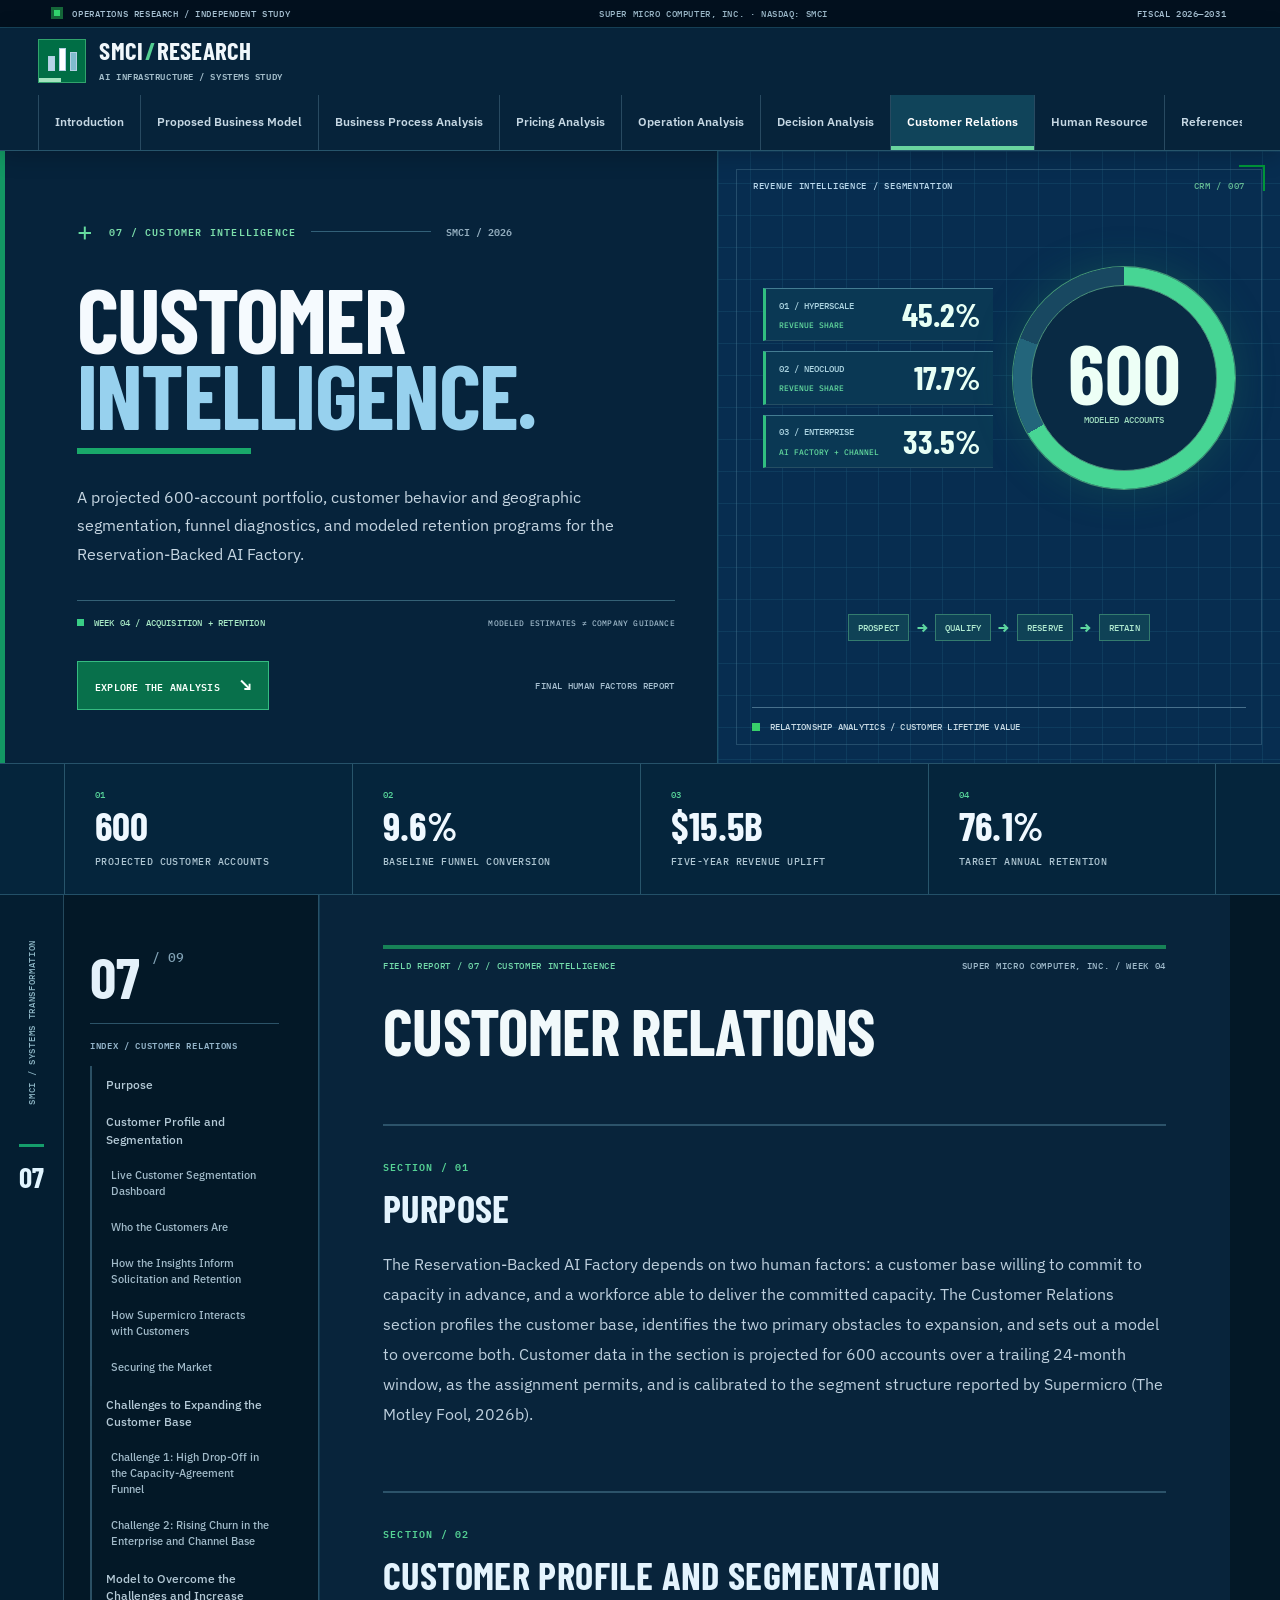
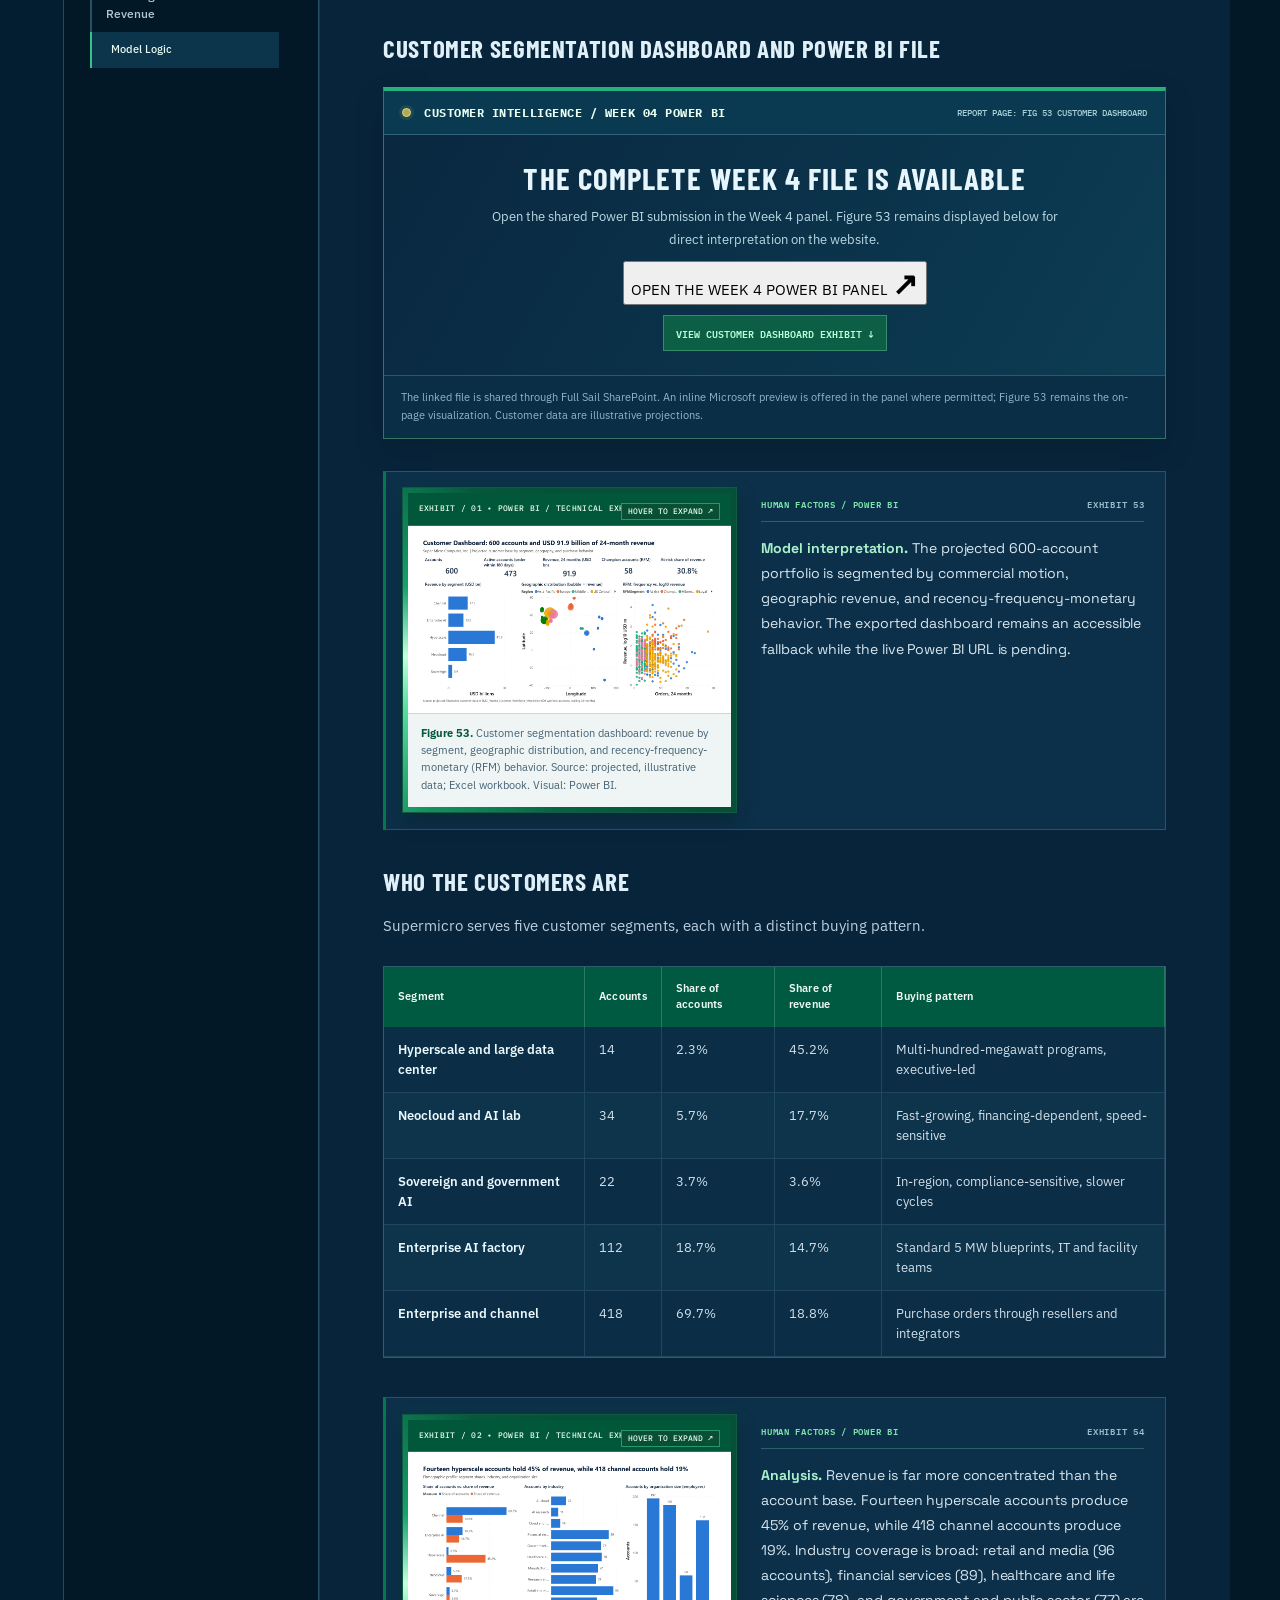
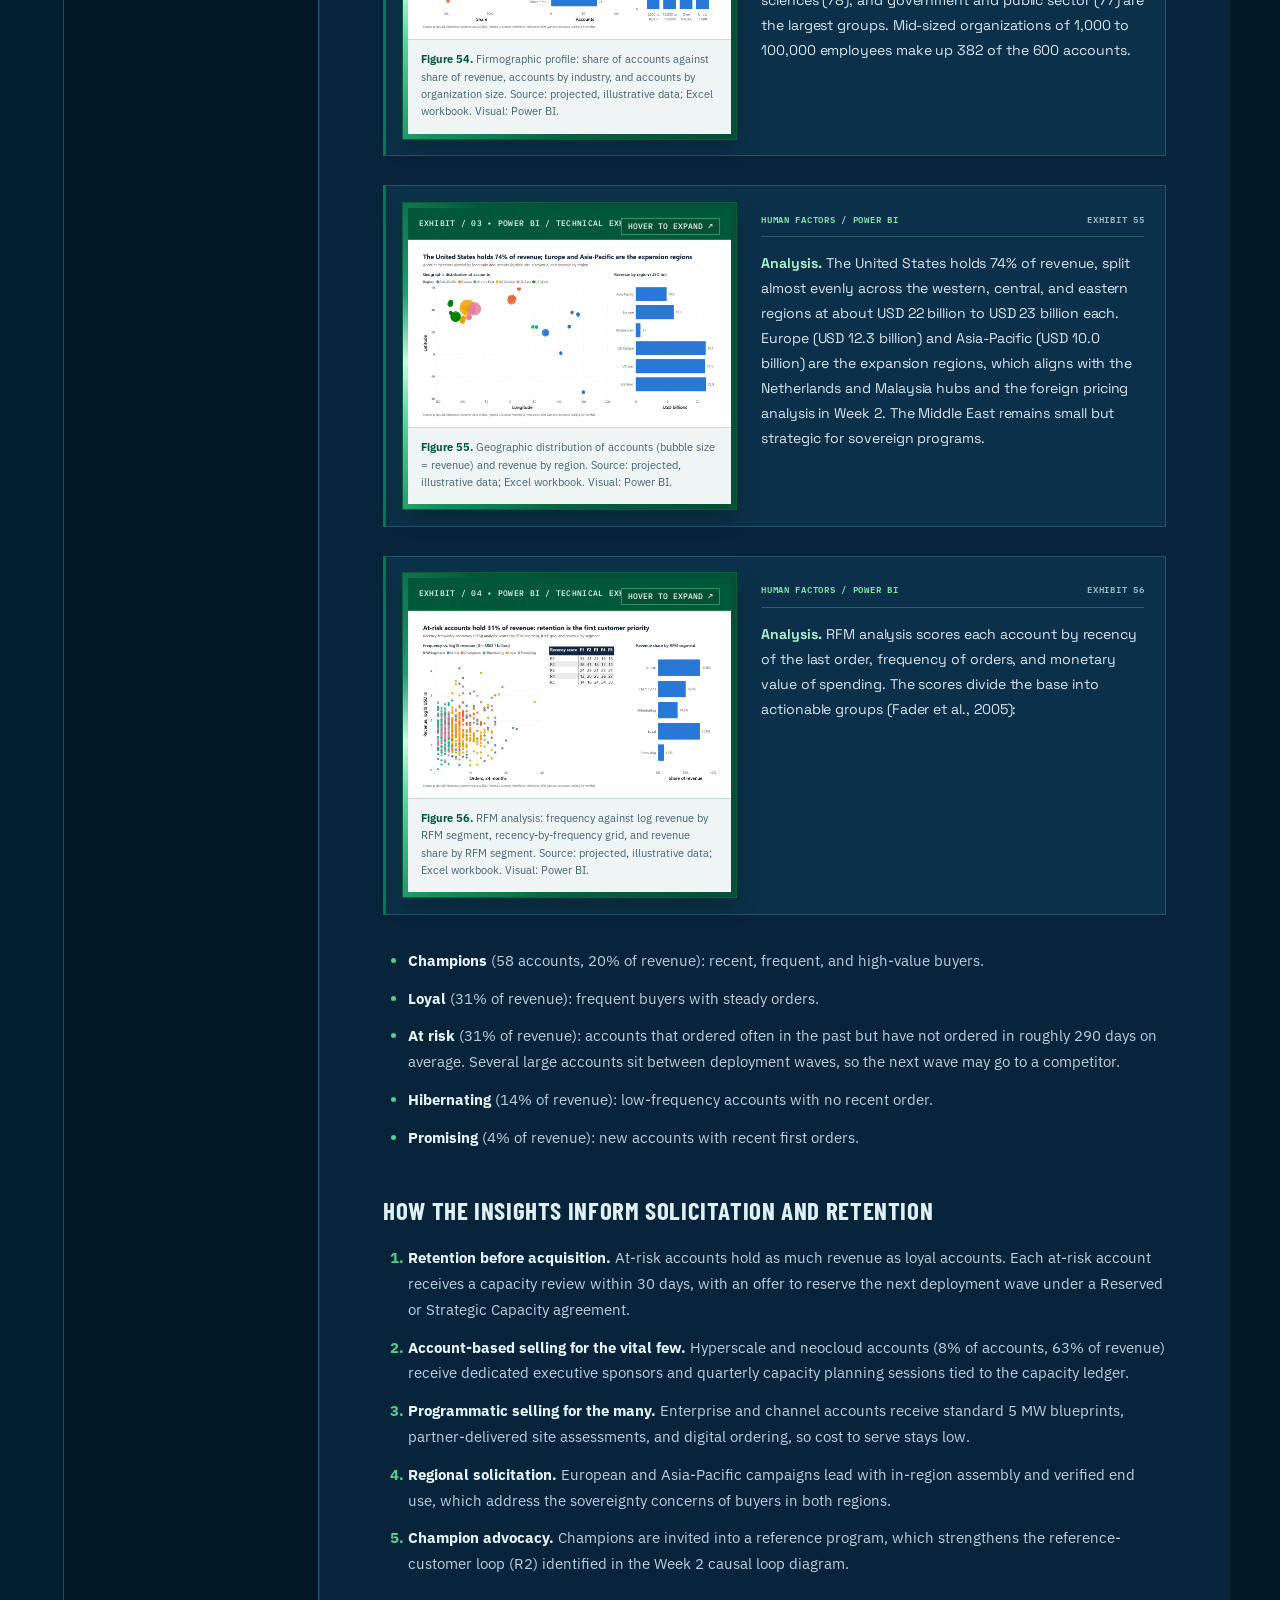
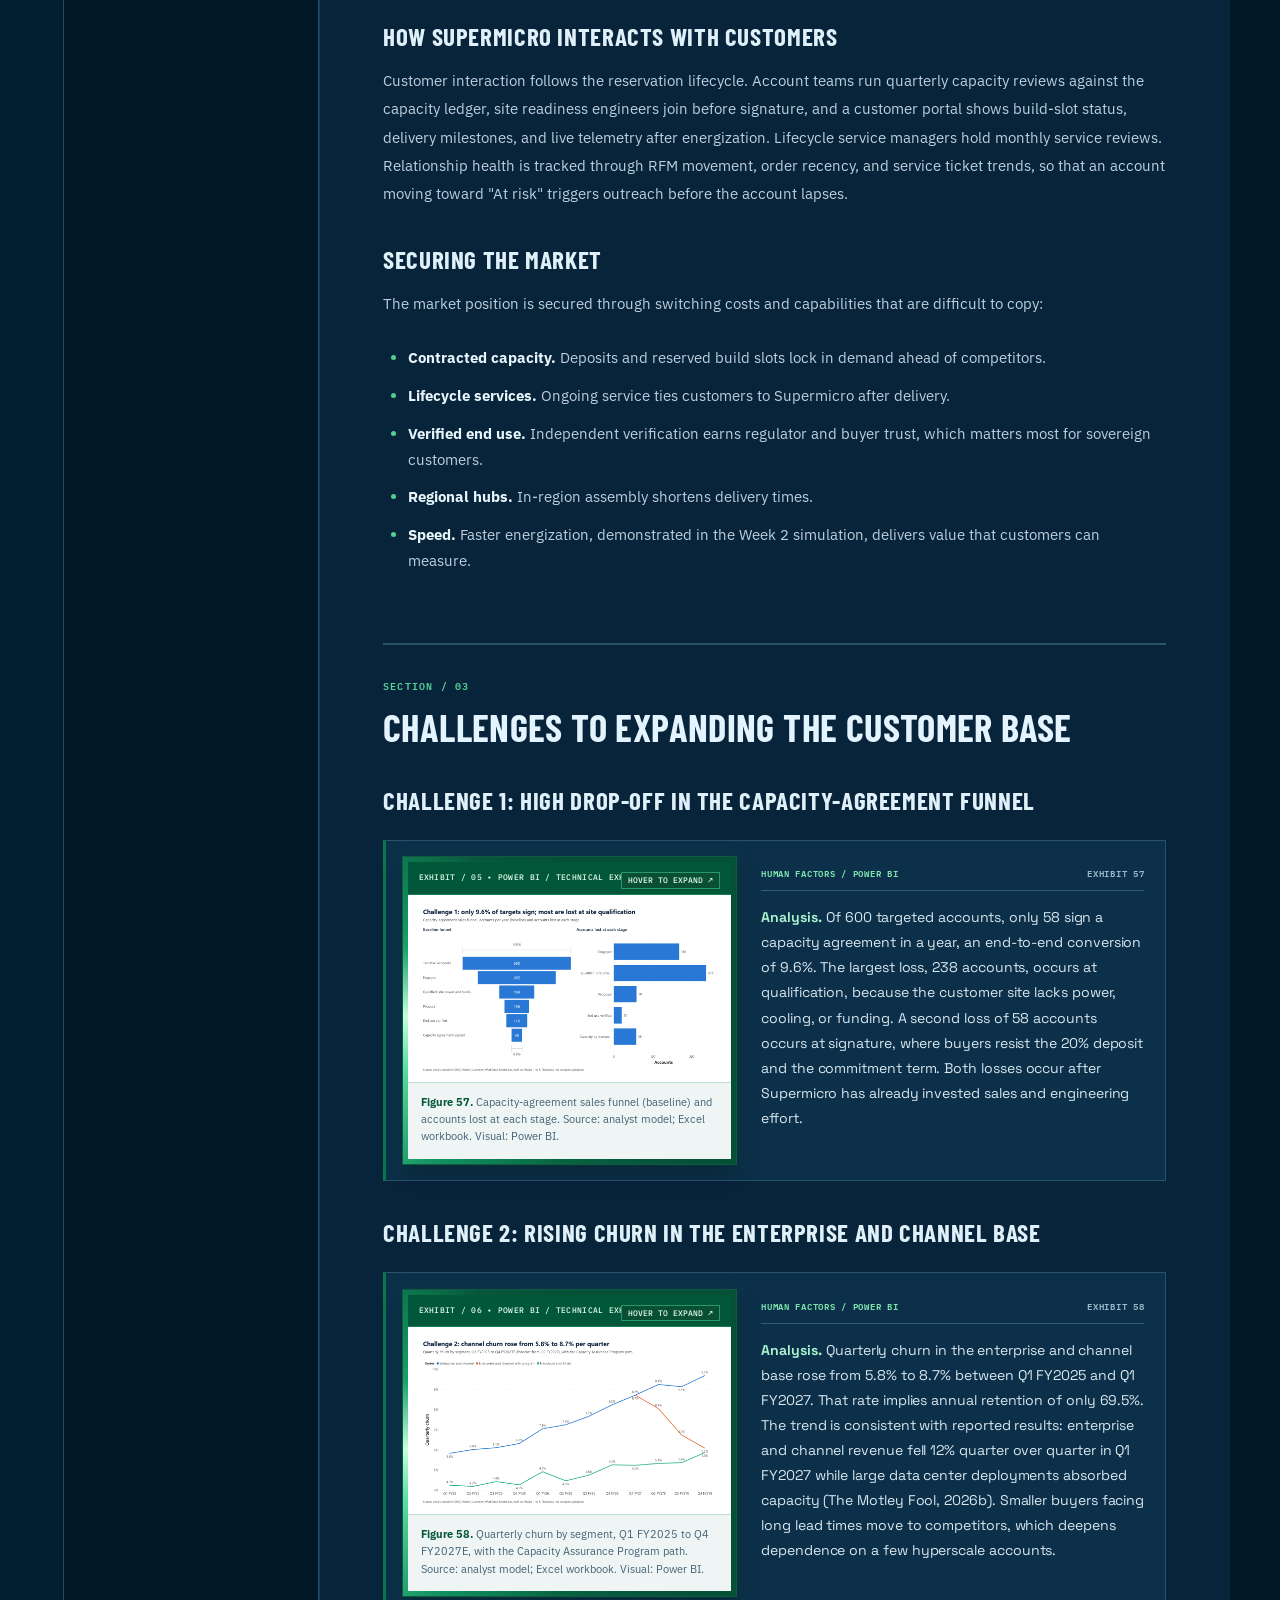
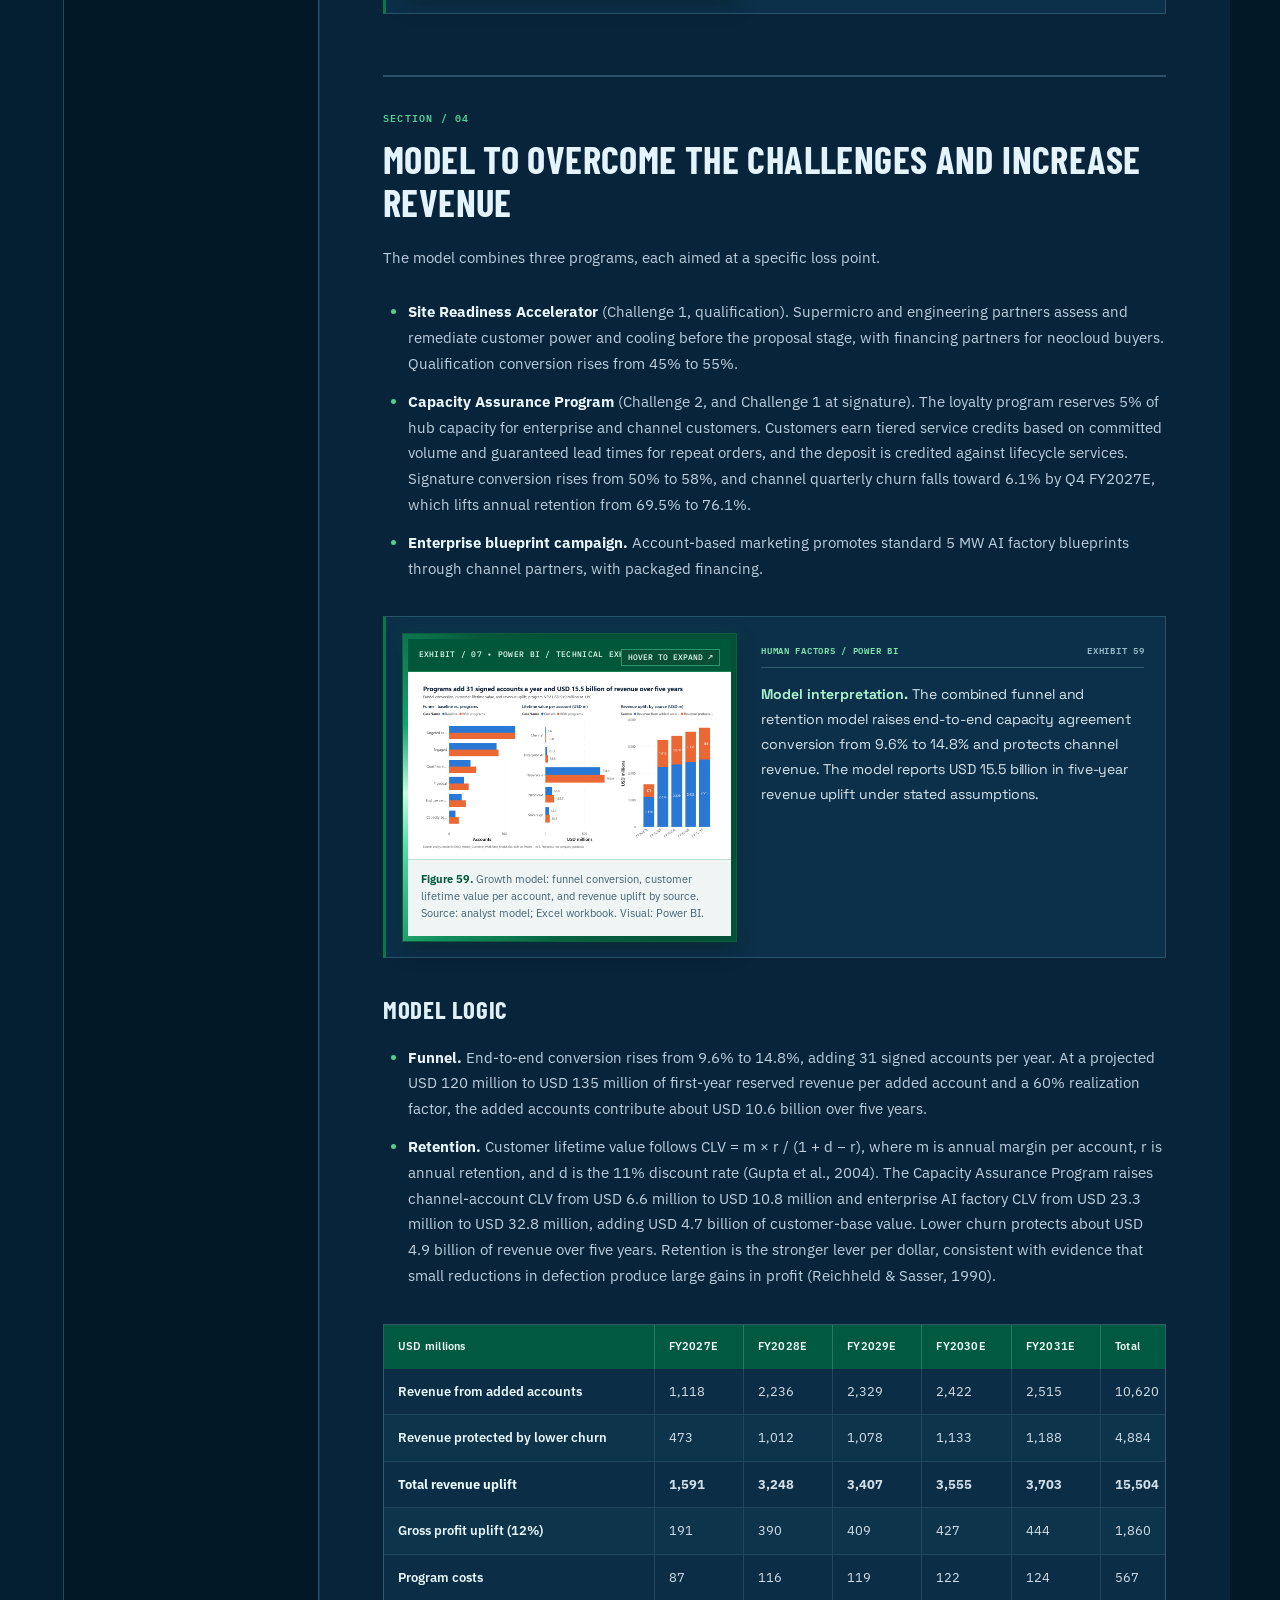
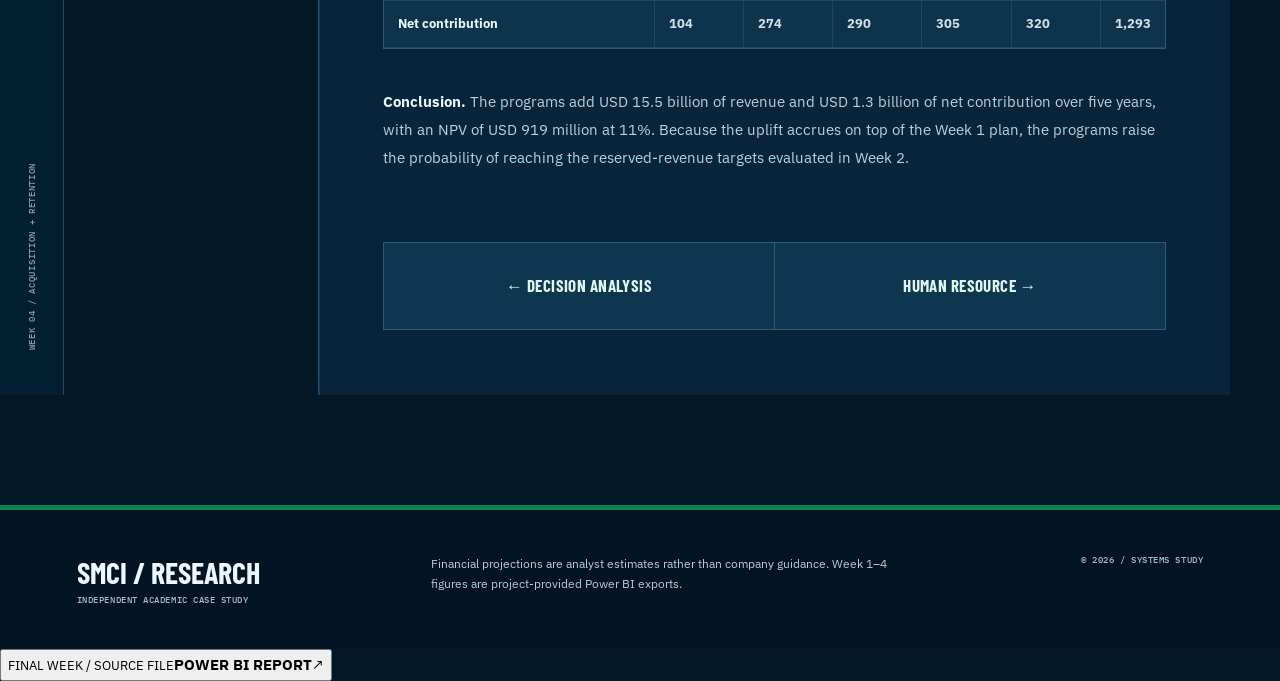
==== commit 38dfc0d4: "Add discreet Week 4 Power BI file panel access on customer-relations.html" ====
--- a/customer-relations.html
+++ b/customer-relations.html
@@ -1,10 +1,10 @@
 <!doctype html><html lang="en"><head><meta charset="utf-8"><meta name="viewport" content="width=device-width,initial-scale=1"><meta name="description" content="Week 4 SMCI human factors research: CUSTOMER PROFILE / COMMERCIAL ENGAGEMENT"><title>Customer Relations | SMCI Process Transformation</title><link rel="stylesheet" href="style.css"></head><body class="chapter-customer">
-<div class="meta-top"><span><span class="status-square"></span> OPERATIONS RESEARCH / INDEPENDENT STUDY</span><span>SUPER MICRO COMPUTER, INC. · NASDAQ: SMCI</span><span>FISCAL 2026—2031</span></div><header class="site-header"><div class="head-inner"><a class="brand" href="introduction.html" aria-label="SMCI research study home"><span class="brand-emblem"><span></span><span></span><span></span></span><span class="brand-type"><b>SMCI<span class="brand-slash">/</span>RESEARCH</b><small>AI INFRASTRUCTURE / SYSTEMS STUDY</small></span></a><nav aria-label="Primary navigation" class="nav"><a class="" href="introduction.html" >Introduction</a><a class="" href="proposed-business-model.html" >Proposed Business Model</a><a class="" href="business-process-analysis.html" >Business Process Analysis</a><a class="" href="pricing-analysis.html" >Pricing Analysis</a><a class="" href="operation-analysis.html" >Operation Analysis</a><a class="" href="decision-analysis.html" >Decision Analysis</a><a class="active" href="customer-relations.html" aria-current="page">Customer Relations</a><a class="" href="human-resource.html" >Human Resource</a><a class="" href="references.html" >References</a></nav><div class="header-meta">DOCUMENT<br><strong>07 / 09</strong></div></div></header>
+<div class="meta-top"><span><span class="status-square"></span> OPERATIONS RESEARCH / INDEPENDENT STUDY</span><span>SUPER MICRO COMPUTER, INC. · NASDAQ: SMCI</span><span>FISCAL 2026—2031</span></div><header class="site-header"><div class="head-inner"><a class="brand" href="introduction.html" aria-label="SMCI research study home"><span class="brand-emblem"><span></span><span></span><span></span></span><span class="brand-type"><b>SMCI<span class="brand-slash">/</span>RESEARCH</b><small>AI INFRASTRUCTURE / SYSTEMS STUDY</small></span></a><nav aria-label="Primary navigation" class="nav"><a class="" href="introduction.html">Introduction</a><a class="" href="proposed-business-model.html">Proposed Business Model</a><a class="" href="business-process-analysis.html">Business Process Analysis</a><a class="" href="pricing-analysis.html">Pricing Analysis</a><a class="" href="operation-analysis.html">Operation Analysis</a><a class="" href="decision-analysis.html">Decision Analysis</a><a class="active" href="customer-relations.html" aria-current="page">Customer Relations</a><a class="" href="human-resource.html">Human Resource</a><a class="" href="references.html">References</a></nav><div class="header-meta">DOCUMENT<br><strong>07 / 09</strong></div></div></header>
 <section class="hero"><div class="hero-layout"><div class="hero-copy"><div class="hero-index"><span class="crosshair">+</span>07 / CUSTOMER INTELLIGENCE<span class="hero-index-rule"></span><span>SMCI / 2026</span></div><h1>Customer<br><span>intelligence.</span></h1><p>A projected 600-account portfolio, customer behavior and geographic segmentation, funnel diagnostics, and modeled retention programs for the Reservation-Backed AI Factory.</p><div class="hero-status"><i></i>WEEK 04 / ACQUISITION + RETENTION<span class="hero-status-end">MODELED ESTIMATES ≠ COMPANY GUIDANCE</span></div><div class="hero-cta"><a href="#content" class="read-link">EXPLORE THE ANALYSIS <span aria-hidden="true">↘</span></a><span>FINAL HUMAN FACTORS REPORT</span></div></div><div class="hero-art" aria-label="Decorative technical diagram"><div class="art-plate art-week4 art-customer"><div class="art-hud"><span>REVENUE INTELLIGENCE / SEGMENTATION</span><span>CRM / 007</span></div><div class="w4-customer-grid"><div class="w4-audience"><div><span>01 / HYPERSCALE</span><strong>45.2%</strong><small>REVENUE SHARE</small></div><div><span>02 / NEOCLOUD</span><strong>17.7%</strong><small>REVENUE SHARE</small></div><div><span>03 / ENTERPRISE</span><strong>33.5%</strong><small>AI FACTORY + CHANNEL</small></div></div><div class="w4-ring"><div class="w4-ring-core"><span>600</span><small>MODELED ACCOUNTS</small></div></div></div><div class="w4-channel"><span>PROSPECT</span><i>→</i><span>QUALIFY</span><i>→</i><span>RESERVE</span><i>→</i><span>RETAIN</span></div><div class="art-bottom"><span class="art-alert good"></span> RELATIONSHIP ANALYTICS / CUSTOMER LIFETIME VALUE</div></div></div></div><div class="metric-rail"><div class="metric"><span class="metric-num">01</span><strong>600</strong><small>PROJECTED CUSTOMER ACCOUNTS</small></div><div class="metric"><span class="metric-num">02</span><strong>9.6%</strong><small>BASELINE FUNNEL CONVERSION</small></div><div class="metric"><span class="metric-num">03</span><strong>$15.5B</strong><small>FIVE-YEAR REVENUE UPLIFT</small></div><div class="metric"><span class="metric-num">04</span><strong>76.1%</strong><small>TARGET ANNUAL RETENTION</small></div></div></section><div class="layout"><div class="chapter-rail"><span>SMCI / SYSTEMS TRANSFORMATION</span><b>07</b><span>WEEK 04 / ACQUISITION + RETENTION</span></div><aside class="sidebar"><div class="sidebar-index">07 <span>/ 09</span></div><div class="label">INDEX / CUSTOMER RELATIONS</div><a class="" href="#purpose">Purpose</a><a class="" href="#customer-profile-and-segmentation">Customer Profile and Segmentation</a><a class="toc-sub" href="#live-customer-segmentation-dashboard">Live Customer Segmentation Dashboard</a><a class="toc-sub" href="#who-the-customers-are">Who the Customers Are</a><a class="toc-sub" href="#how-the-insights-inform-solicitation-and-retention">How the Insights Inform Solicitation and Retention</a><a class="toc-sub" href="#how-supermicro-interacts-with-customers">How Supermicro Interacts with Customers</a><a class="toc-sub" href="#securing-the-market">Securing the Market</a><a class="" href="#challenges-to-expanding-the-customer-base">Challenges to Expanding the Customer Base</a><a class="toc-sub" href="#challenge-1-high-dropoff-in-the-capacityagreement-funnel">Challenge 1: High Drop-Off in the Capacity-Agreement Funnel</a><a class="toc-sub" href="#challenge-2-rising-churn-in-the-enterprise-and-channel-base">Challenge 2: Rising Churn in the Enterprise and Channel Base</a><a class="" href="#model-to-overcome-the-challenges-and-increase-revenue">Model to Overcome the Challenges and Increase Revenue</a><a class="toc-sub" href="#model-logic">Model Logic</a></aside><main class="page" id="content"><div class="document-head"><span>FIELD REPORT / 07 / CUSTOMER INTELLIGENCE</span><span>SUPER MICRO COMPUTER, INC. / WEEK 04</span></div><h1>Customer Relations</h1><h2 id="purpose">Purpose</h2>
 <p>The Reservation-Backed AI Factory depends on two human factors: a customer base willing to commit to capacity in advance, and a workforce able to deliver the committed capacity. The Customer Relations section profiles the customer base, identifies the two primary obstacles to expansion, and sets out a model to overcome both. Customer data in the section is projected for 600 accounts over a trailing 24-month window, as the assignment permits, and is calibrated to the segment structure reported by Supermicro (The Motley Fool, 2026b).</p>
 <h2 id="customer-profile-and-segmentation">Customer Profile and Segmentation</h2>
-<h3 id="live-customer-segmentation-dashboard">Live Customer Segmentation Dashboard</h3>
-<section class="powerbi-module" aria-labelledby="powerbi-live-heading" id="powerbi-live"><div class="powerbi-head"><span class="powerbi-led"></span><strong id="powerbi-live-heading">CUSTOMER INTELLIGENCE / LIVE POWER BI</strong><small>REPORT PAGE: FIG 53 CUSTOMER DASHBOARD</small></div><div class="powerbi-mount" id="powerbi-live-frame" data-report-page="Fig 53 Customer Dashboard"><div class="powerbi-unavailable"><span>LIVE REPORT CONNECTION PENDING</span><p>The Power BI publish or embed URL has not been supplied. The complete exported dashboard remains visible below as Figure 53.</p><a href="#fig53">VIEW POWER BI FIGURE 53 ↓</a></div></div><p class="powerbi-caption">Live report integration is configured to use an authorized Power BI embed URL. Projected customer data are illustrative rather than observed company account records.</p></section>
+<h3 id="live-customer-segmentation-dashboard">Customer Segmentation Dashboard and Power BI File</h3>
+<section class="powerbi-module" aria-labelledby="powerbi-live-heading" id="powerbi-live"><div class="powerbi-head"><span class="powerbi-led"></span><strong id="powerbi-live-heading">CUSTOMER INTELLIGENCE / WEEK 04 POWER BI</strong><small>REPORT PAGE: FIG 53 CUSTOMER DASHBOARD</small></div><div class="powerbi-mount" id="powerbi-live-frame" data-report-page="Fig 53 Customer Dashboard"><div class="powerbi-unavailable"><span>THE COMPLETE WEEK 4 FILE IS AVAILABLE</span><p>Open the shared Power BI submission in the Week 4 panel. Figure 53 remains displayed below for direct interpretation on the website.</p><button type="button" class="w4-inline-launch" data-week4-launch>OPEN THE WEEK 4 POWER BI PANEL <span aria-hidden="true">↗</span></button><a href="#fig53">VIEW CUSTOMER DASHBOARD EXHIBIT ↓</a></div></div><p class="powerbi-caption">The linked file is shared through Full Sail SharePoint. An inline Microsoft preview is offered in the panel where permitted; Figure 53 remains the on-page visualization. Customer data are illustrative projections.</p></section>
 <section class="exhibit-pair" aria-label="Figure 53 and explanatory analysis"><div class="exhibit-media"><figure class="figure" data-figure="53" id="fig53"><img loading="eager" fetchpriority="high" decoding="async" src="Fig53_Customer_Segmentation_Dashboard.png" alt="Figure 53 — Customer Segmentation Dashboard" width="1200" height="720"><figcaption><strong>Figure 53.</strong> Customer segmentation dashboard: revenue by segment, geographic distribution, and recency-frequency-monetary (RFM) behavior. Source: projected, illustrative data; Excel workbook. Visual: Power BI.</figcaption></figure></div><div class="exhibit-text"><div class="reading-tag"><span>HUMAN FACTORS / POWER BI</span><span>EXHIBIT 53</span></div><p><strong>Model interpretation.</strong> The projected 600-account portfolio is segmented by commercial motion, geographic revenue, and recency-frequency-monetary behavior. The exported dashboard remains an accessible fallback while the live Power BI URL is pending.</p></div></section>
 <h3 id="who-the-customers-are">Who the Customers Are</h3>
 <p>Supermicro serves five customer segments, each with a distinct buying pattern.</p>
@@ -33,4 +33,4 @@
 <ul><li><strong>Funnel.</strong> End-to-end conversion rises from 9.6% to 14.8%, adding 31 signed accounts per year. At a projected USD 120 million to USD 135 million of first-year reserved revenue per added account and a 60% realization factor, the added accounts contribute about USD 10.6 billion over five years.</li><li><strong>Retention.</strong> Customer lifetime value follows CLV = m × r / (1 + d − r), where m is annual margin per account, r is annual retention, and d is the 11% discount rate (Gupta et al., 2004). The Capacity Assurance Program raises channel-account CLV from USD 6.6 million to USD 10.8 million and enterprise AI factory CLV from USD 23.3 million to USD 32.8 million, adding USD 4.7 billion of customer-base value. Lower churn protects about USD 4.9 billion of revenue over five years. Retention is the stronger lever per dollar, consistent with evidence that small reductions in defection produce large gains in profit (Reichheld &amp; Sasser, 1990).</li></ul>
 <div class="table-wrap"><table><thead><tr><th scope="col">USD millions</th><th scope="col">FY2027E</th><th scope="col">FY2028E</th><th scope="col">FY2029E</th><th scope="col">FY2030E</th><th scope="col">FY2031E</th><th scope="col">Total</th></tr></thead><tbody><tr><td>Revenue from added accounts</td><td>1,118</td><td>2,236</td><td>2,329</td><td>2,422</td><td>2,515</td><td>10,620</td></tr><tr><td>Revenue protected by lower churn</td><td>473</td><td>1,012</td><td>1,078</td><td>1,133</td><td>1,188</td><td>4,884</td></tr><tr><td><strong>Total revenue uplift</strong></td><td><strong>1,591</strong></td><td><strong>3,248</strong></td><td><strong>3,407</strong></td><td><strong>3,555</strong></td><td><strong>3,703</strong></td><td><strong>15,504</strong></td></tr><tr><td>Gross profit uplift (12%)</td><td>191</td><td>390</td><td>409</td><td>427</td><td>444</td><td>1,860</td></tr><tr><td>Program costs</td><td>87</td><td>116</td><td>119</td><td>122</td><td>124</td><td>567</td></tr><tr><td><strong>Net contribution</strong></td><td><strong>104</strong></td><td><strong>274</strong></td><td><strong>290</strong></td><td><strong>305</strong></td><td><strong>320</strong></td><td><strong>1,293</strong></td></tr></tbody></table></div>
 <p><strong>Conclusion.</strong> The programs add USD 15.5 billion of revenue and USD 1.3 billion of net contribution over five years, with an NPV of USD 919 million at 11%. Because the uplift accrues on top of the Week 1 plan, the programs raise the probability of reaching the reserved-revenue targets evaluated in Week 2.</p>
-<div class="endnav"><a href="decision-analysis.html">← Decision Analysis</a><a href="human-resource.html">Human Resource →</a></div></main></div><footer><div class="footer-in"><div><b>SMCI / RESEARCH</b><span>INDEPENDENT ACADEMIC CASE STUDY</span></div><p>Financial projections are analyst estimates rather than company guidance. Week 1–4 figures are project-provided Power BI exports.</p><div class="footer-code">© 2026 / SYSTEMS STUDY</div></div></footer><div id="lightbox" role="dialog" aria-label="Enlarged research figure"><button aria-label="Close">×</button><img alt="Enlarged figure"></div><script src="powerbi-embed-config.js"></script><script src="powerbi-embed.js"></script><script src="script.js"></script></body></html>+<div class="endnav"><a href="decision-analysis.html">← Decision Analysis</a><a href="human-resource.html">Human Resource →</a></div></main></div><footer><div class="footer-in"><div><b>SMCI / RESEARCH</b><span>INDEPENDENT ACADEMIC CASE STUDY</span></div><p>Financial projections are analyst estimates rather than company guidance. Week 1–4 figures are project-provided Power BI exports.</p><div class="footer-code">© 2026 / SYSTEMS STUDY</div></div></footer><div id="lightbox" role="dialog" aria-label="Enlarged research figure"><button aria-label="Close">×</button><img alt="Enlarged figure"></div><script src="powerbi-embed-config.js"></script><script src="powerbi-embed.js"></script><script src="script.js"></script><script src="week4-powerbi-panel.js"></script></body></html>
--- a/style.css
+++ b/style.css
@@ -752,3 +752,118 @@
   .chapter-operation .exhibit-media,.chapter-decision .exhibit-media{max-width:100%}
   .chapter-operation .page .exhibit-text p,.chapter-decision .page .exhibit-text p{font-size:14px}
 }
+
+
+/* ═══════════ WEEK 04 / CUSTOMER INTELLIGENCE + HUMAN FACTORS ═══════════ */
+/* Nine tabs retain the corporate technical report look without cramping labels. */
+@media(max-width:1680px){
+ .head-inner{flex-wrap:wrap;gap:4px;padding:8px clamp(14px,3vw,45px) 0}
+ .brand{padding:2px 0 7px;width:100%}
+ .nav{width:100%;margin:0;height:55px;overflow-x:auto;overflow-y:hidden;scrollbar-width:thin;scrollbar-color:#248466 #08233a}
+ .nav a{flex-shrink:0;padding:0 16px;font-size:12px;white-space:nowrap}
+ .header-meta{display:none}
+}
+@media(min-width:1681px){
+ .nav{overflow-x:auto}
+ .nav a{padding-left:12px;padding-right:12px;font-size:11px}
+}
+.sidebar .toc-sub{padding-left:19px;font-size:11px;color:#a1bac9;border-left-color:#2c5268}
+.sidebar .toc-sub:hover{border-left-color:#48ce91}
+.art-week4{background-image:linear-gradient(#19527365 1px,transparent 1px),linear-gradient(90deg,#19527365 1px,transparent 1px);background-size:32px 32px}
+.w4-customer-grid{position:absolute;top:19%;left:8%;right:8%;display:grid;grid-template-columns:1.04fr 1fr;gap:20px;align-items:center}
+.w4-audience{display:grid;gap:10px}
+.w4-audience>div{border-left:3px solid #31be80;border-top:1px solid #447c92;border-bottom:1px solid #254e63;background:#0a3854;display:grid;grid-template-columns:1fr auto;align-items:center;gap:5px;padding:9px 13px}
+.w4-audience span{grid-column:1;grid-row:1;color:#acd4e1;font:500 9px/1.4 var(--mono)}
+.w4-audience strong{grid-column:2;grid-row:1 / span 2;color:#e8fff5;font:700 clamp(25px,2.6vw,40px)/1 var(--display)}
+.w4-audience small{grid-column:1;grid-row:2;color:#64dc9f;font:500 8px var(--mono)}
+.w4-ring{width:min(100%,260px);aspect-ratio:1;margin:auto;border-radius:50%;display:grid;place-items:center;background:conic-gradient(#47d594 0deg 240deg,#23657b 240deg 291deg,#184861 291deg 360deg);box-shadow:0 0 0 1px #449575,0 0 40px #20895a44;position:relative}
+.w4-ring::before{content:'';position:absolute;inset:18px;background:#092a44;border-radius:50%;border:1px solid #4a907a}
+.w4-ring-core{position:relative;z-index:1;text-align:center}
+.w4-ring-core span{display:block;color:#edfff6;font:700 clamp(60px,6.5vw,94px)/1 var(--display)}
+.w4-ring-core small{display:block;color:#9cd9bd;font:500 9px var(--mono)}
+.w4-channel{position:absolute;bottom:20%;left:8%;right:8%;display:flex;align-items:center;justify-content:center;gap:clamp(5px,.6vw,13px)}
+.w4-channel>span{padding:7px 9px;background:#0f4256;color:#b0ead0;border:1px solid #347c6e;font:500 clamp(7px,.7vw,10px) var(--mono);letter-spacing:.01em}
+.w4-channel>i{font:700 18px var(--mono);font-style:normal;color:#5ed6a0}
+.w4-ooda{position:absolute;top:18%;left:50%;transform:translateX(-50%);width:min(76%,360px);aspect-ratio:1;border:2px dashed #559f8b;border-radius:50%;box-shadow:inset 0 0 35px #0b553b33}
+.w4-ooda::before{content:'';position:absolute;inset:15%;border-radius:50%;border:1px solid #1c7983}
+.w4-ooda-node{position:absolute;min-width:115px;text-align:center;background:#0b3b52;border:1px solid #4c9b8c;border-top:3px solid #60d8a1;color:#f2fff8;padding:12px 6px;font:700 clamp(18px,1.8vw,28px) var(--display);box-shadow:0 7px 15px #0005}
+.w4-ooda-node span{display:block;color:#7ad7ac;font:500 9px var(--mono);margin-bottom:3px}
+.w4-ooda-node.n1{top:0;left:50%;transform:translate(-50%,-20%)}
+.w4-ooda-node.n2{top:50%;right:0;transform:translate(42%,-50%)}
+.w4-ooda-node.n3{bottom:0;left:50%;transform:translate(-50%,20%)}
+.w4-ooda-node.n4{top:50%;left:0;transform:translate(-42%,-50%)}
+.w4-ooda-core{position:absolute;inset:29%;border-radius:50%;background:#0a4353;display:flex;align-items:center;justify-content:center;flex-direction:column;border:1px solid #46aa89}
+.w4-ooda-core strong{font:700 clamp(29px,3vw,44px)/1 var(--display);color:#eefff4}
+.w4-ooda-core small{font:500 8px var(--mono);color:#86d7af;margin-top:7px}
+.w4-workforce{position:absolute;bottom:12%;left:12%;right:12%;display:grid;grid-template-columns:repeat(3,1fr);gap:10px}
+.w4-workforce>div{border-top:2px solid #39bb82;background:#0a3852;padding:8px 10px;text-align:center}
+.w4-workforce span{display:block;color:#ecfff4;font:700 20px var(--display)}
+.w4-workforce small{display:block;color:#8edbb4;font:500 8px var(--mono)}
+.chapter-customer .page .exhibit-text p,.chapter-human .page .exhibit-text p{line-height:1.78}
+.chapter-customer .exhibit-pair,.chapter-human .exhibit-pair{margin:23px 0 29px}
+.chapter-customer .page>h2,.chapter-human .page>h2{margin-top:61px}
+.chapter-customer .page>h3,.chapter-human .page>h3{margin-top:35px}
+.chapter-customer .page .table-wrap{scrollbar-width:thin;scrollbar-color:#278961 #0a304a}
+.chapter-customer .page .table-wrap:has(th:nth-child(6)) table{min-width:800px}
+.chapter-human .page li>ul{padding-left:18px;margin:8px 0 6px;border-left:1px solid #306e62}
+.chapter-human .page li>ul li{padding-left:4px}
+.chapter-human .page .exhibit-diagram{grid-template-columns:minmax(0,1.18fr) minmax(0,.82fr)}
+.chapter-human .page .exhibit-diagram .figure img{max-height:550px}
+
+/* Live Power BI embed slot. A valid URL is required; the static Figure 53 stays visible. */
+.powerbi-module{margin:23px 0 32px;border:1px solid #33755e;border-top:4px solid #26b17b;background:#0b2e47;box-shadow:0 12px 30px #0002}
+.powerbi-head{display:flex;align-items:center;flex-wrap:wrap;gap:13px;padding:14px 18px;border-bottom:1px solid #31637a;background:#0a3a51}
+.powerbi-head strong{color:#eafff2;letter-spacing:.045em;font:700 12px var(--mono)}
+.powerbi-head small{margin-left:auto;color:#a8cfd7;font:500 9px var(--mono)}
+.powerbi-led{width:9px;height:9px;background:#b0a958;border:1px solid #e8d978;box-shadow:0 0 0 3px #acaa5b22;border-radius:50%;flex-shrink:0}
+.powerbi-module.is-connected .powerbi-led{background:#39d78d;border-color:#95f0ba;box-shadow:0 0 0 3px #2dd58c30}
+.powerbi-mount{min-height:235px;background:linear-gradient(120deg,#092840,#0c3c53);position:relative}
+.powerbi-mount iframe{display:block;width:100%;height:600px;max-width:100%;border:0;background:#f2f5f8}
+.powerbi-unavailable{min-height:235px;display:flex;flex-direction:column;justify-content:center;align-items:center;text-align:center;gap:10px;padding:24px;color:#e7f5fc}
+.powerbi-unavailable span{font:700 clamp(20px,2.7vw,31px) var(--display);letter-spacing:.035em}
+.page .powerbi-unavailable p{margin:0 auto;font:400 13px/1.7 var(--body);max-width:580px;color:#bcdae5}
+.powerbi-unavailable a{display:inline-block;padding:8px 12px;color:#b9ffdc;background:#0c5f45;border:1px solid #358c6b;font:600 10px var(--mono)}
+.powerbi-unavailable a:hover{background:#18815e;color:#fff;text-decoration:none}
+.page .powerbi-caption{padding:13px 17px;border-top:1px solid #275976;color:#93b5c8;font:400 11px/1.6 var(--body);margin:0;max-width:none}
+@media(max-width:1060px){
+ .w4-audience>div{padding:7px 8px}
+ .w4-audience strong{font-size:28px}
+ .w4-ooda-node{min-width:92px;padding:8px 5px;font-size:19px}
+}
+@media(max-width:860px){
+ .w4-customer-grid{top:15%;left:12%;right:12%;gap:15px}
+ .w4-ring{width:190px}
+ .w4-channel{bottom:14%;left:11%;right:11%}
+ .w4-ooda{top:10%;width:250px}
+ .w4-ooda-node{min-width:95px;font-size:20px}
+ .w4-workforce{bottom:10%;left:15%;right:15%}
+ .chapter-human .page .exhibit-diagram{grid-template-columns:1fr}
+}
+@media(max-width:540px){
+ .w4-customer-grid{left:5%;right:5%;top:22%;gap:8px}
+ .w4-audience{gap:5px}
+ .w4-audience>div{padding:5px 6px}
+ .w4-audience span{font-size:7px}
+ .w4-audience strong{font-size:23px}
+ .w4-audience small{font-size:6px}
+ .w4-ring{width:min(100%,135px)}
+ .w4-ring::before{inset:12px}
+ .w4-ring-core span{font-size:46px}
+ .w4-ring-core small{font-size:6px}
+ .w4-channel{bottom:17%;gap:3px;left:5%;right:5%}
+ .w4-channel>span{font-size:6px;padding:5px 4px}
+ .w4-channel>i{font-size:10px}
+ .w4-ooda{top:10%;width:200px}
+ .w4-ooda-node{min-width:76px;font-size:16px;padding:6px 4px}
+ .w4-ooda-node span{font-size:7px;margin:0}
+ .w4-ooda-core strong{font-size:27px}
+ .w4-ooda-core small{font-size:7px}
+ .w4-workforce{left:7%;right:7%;bottom:13%;gap:5px}
+ .w4-workforce>div{padding:6px}
+ .w4-workforce span{font-size:16px}
+ .w4-workforce small{font-size:7px}
+ .powerbi-mount iframe{height:510px}
+ .powerbi-head{gap:8px;padding:11px}
+ .powerbi-head small{margin-left:0;width:100%}
+ .powerbi-unavailable{padding:18px;min-height:235px}
+}
